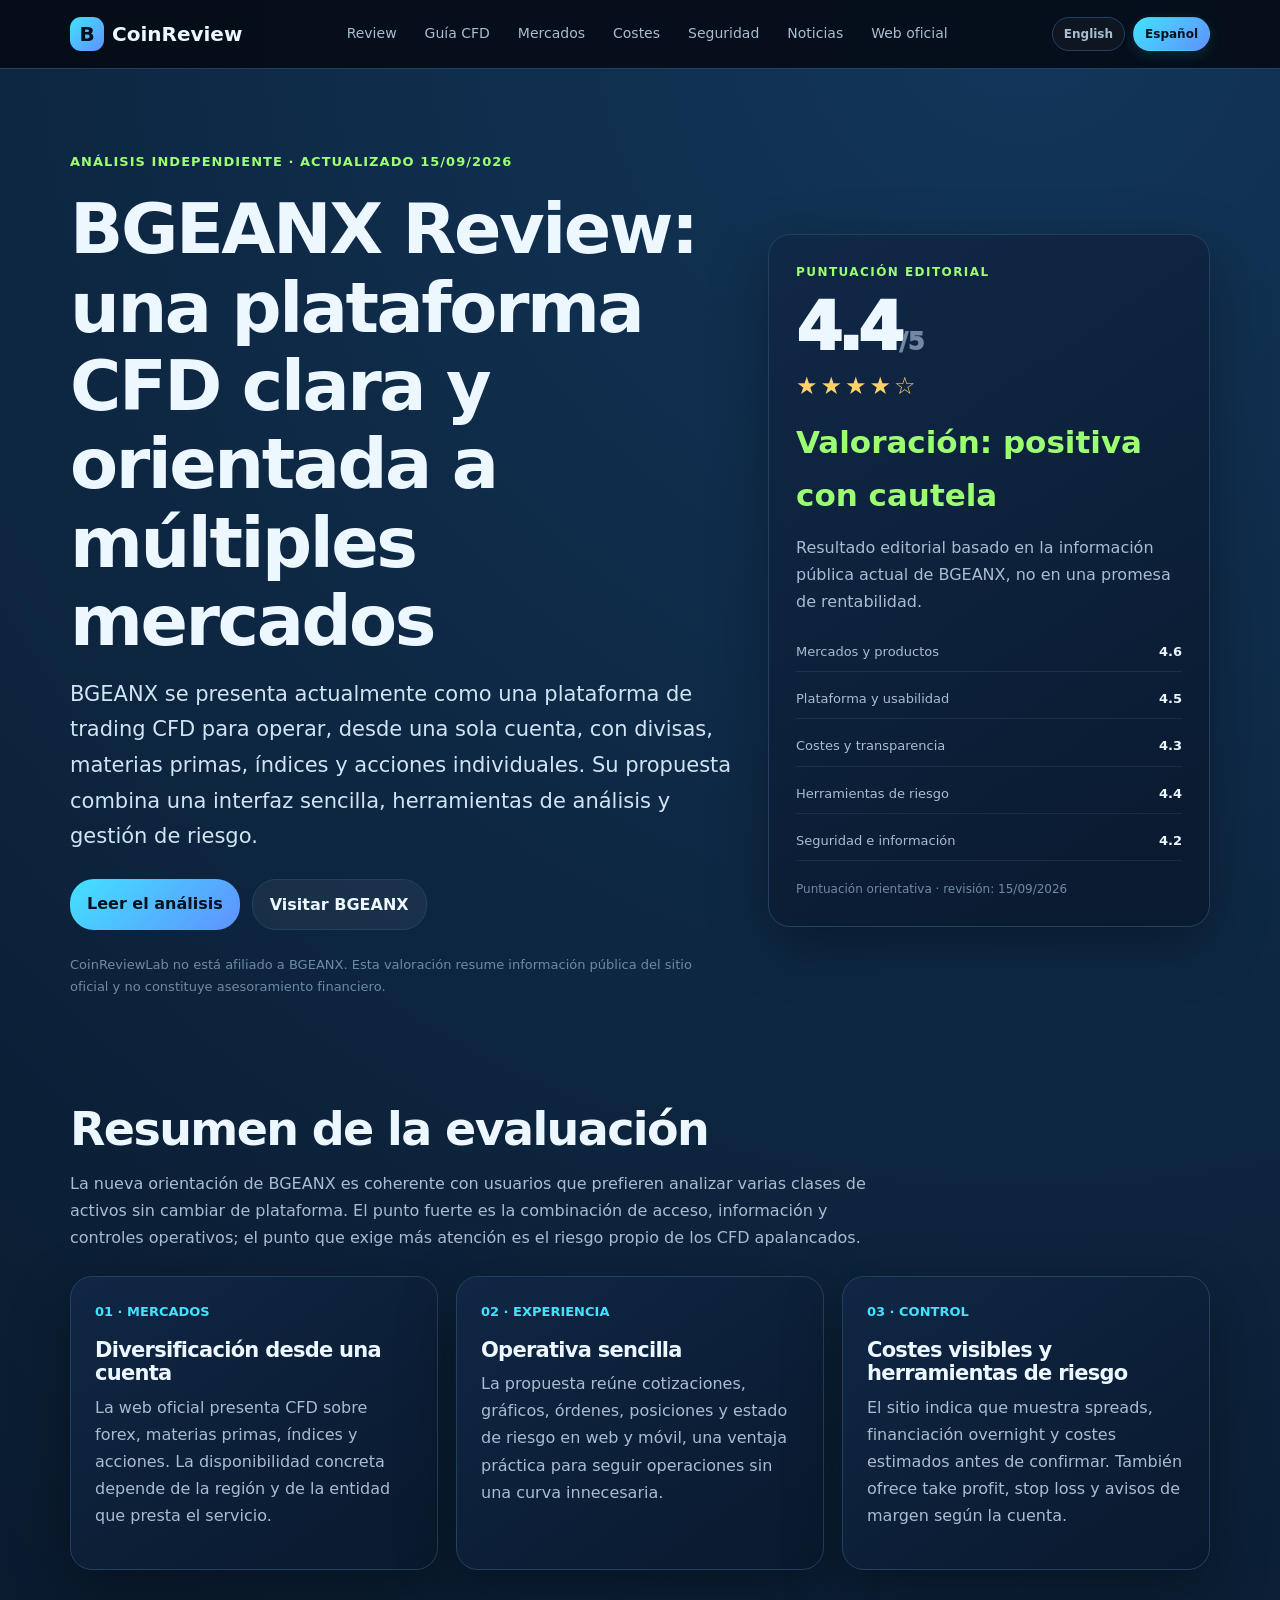
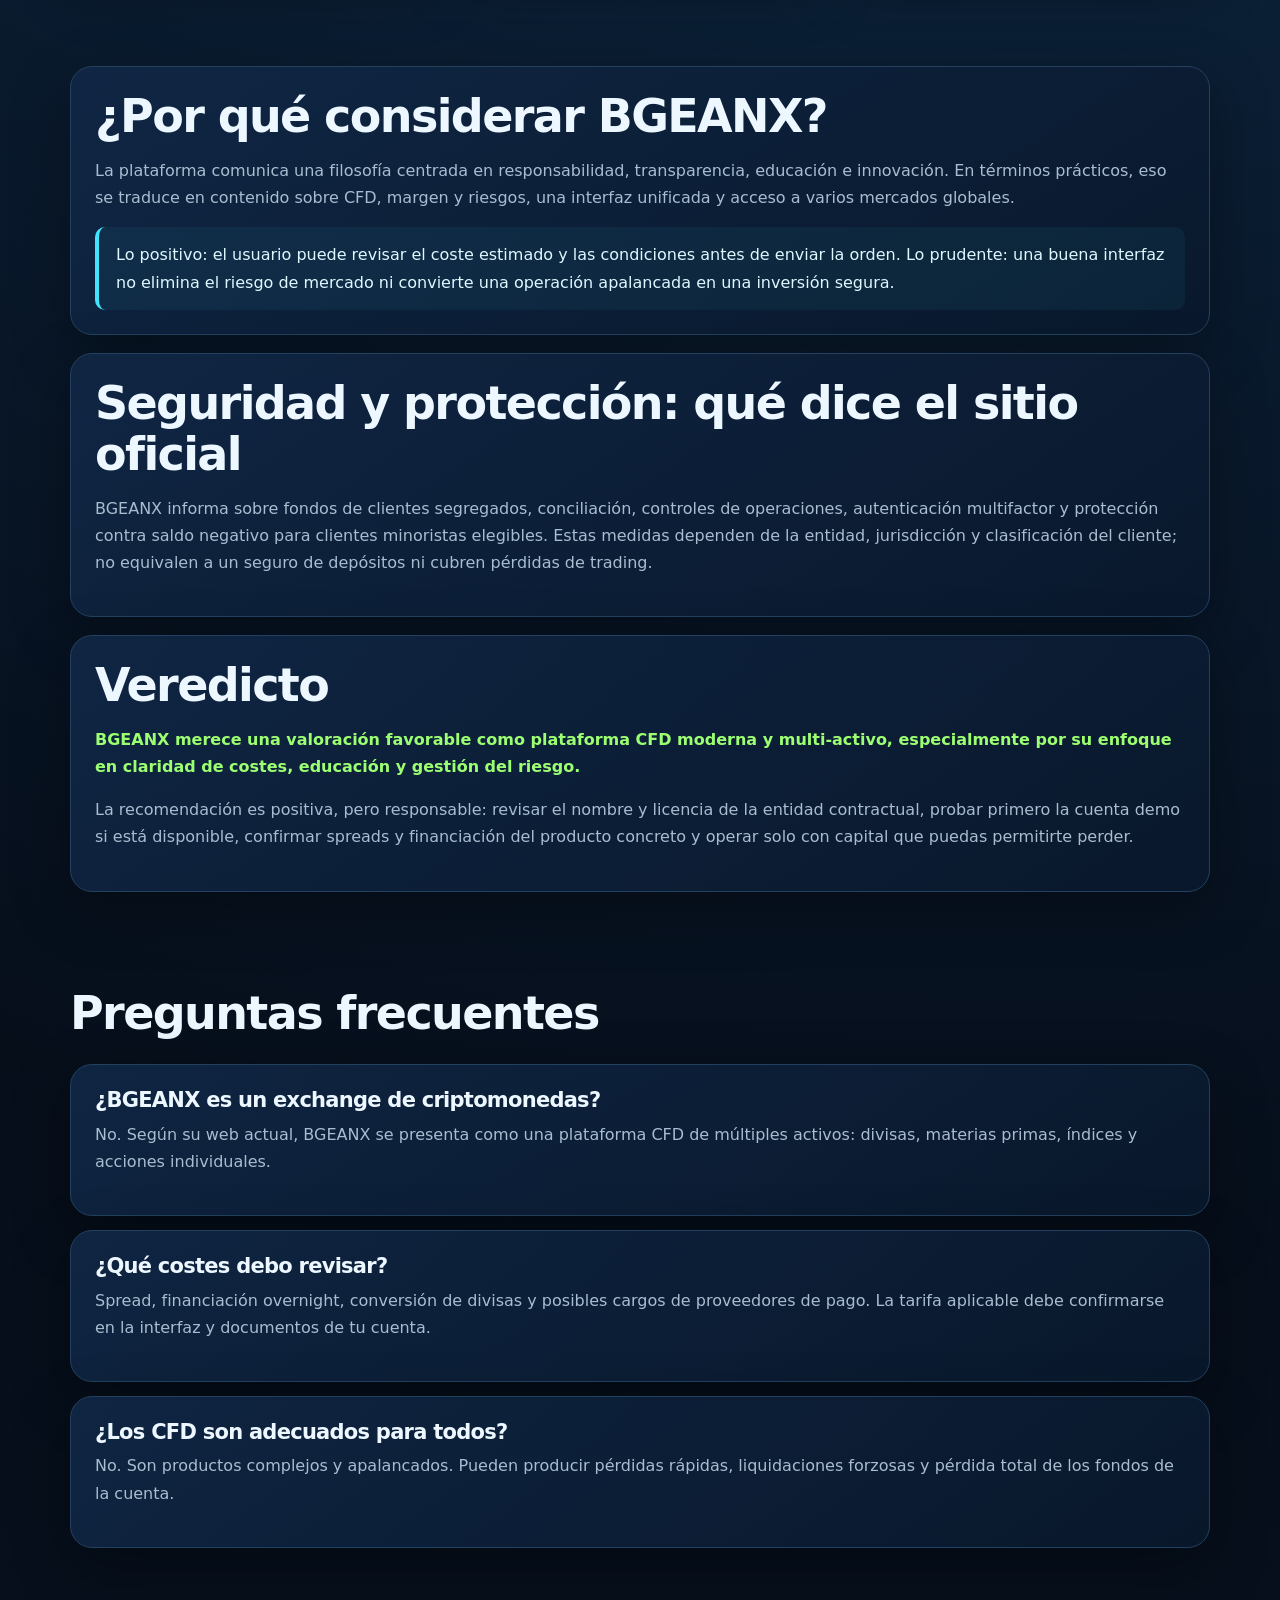
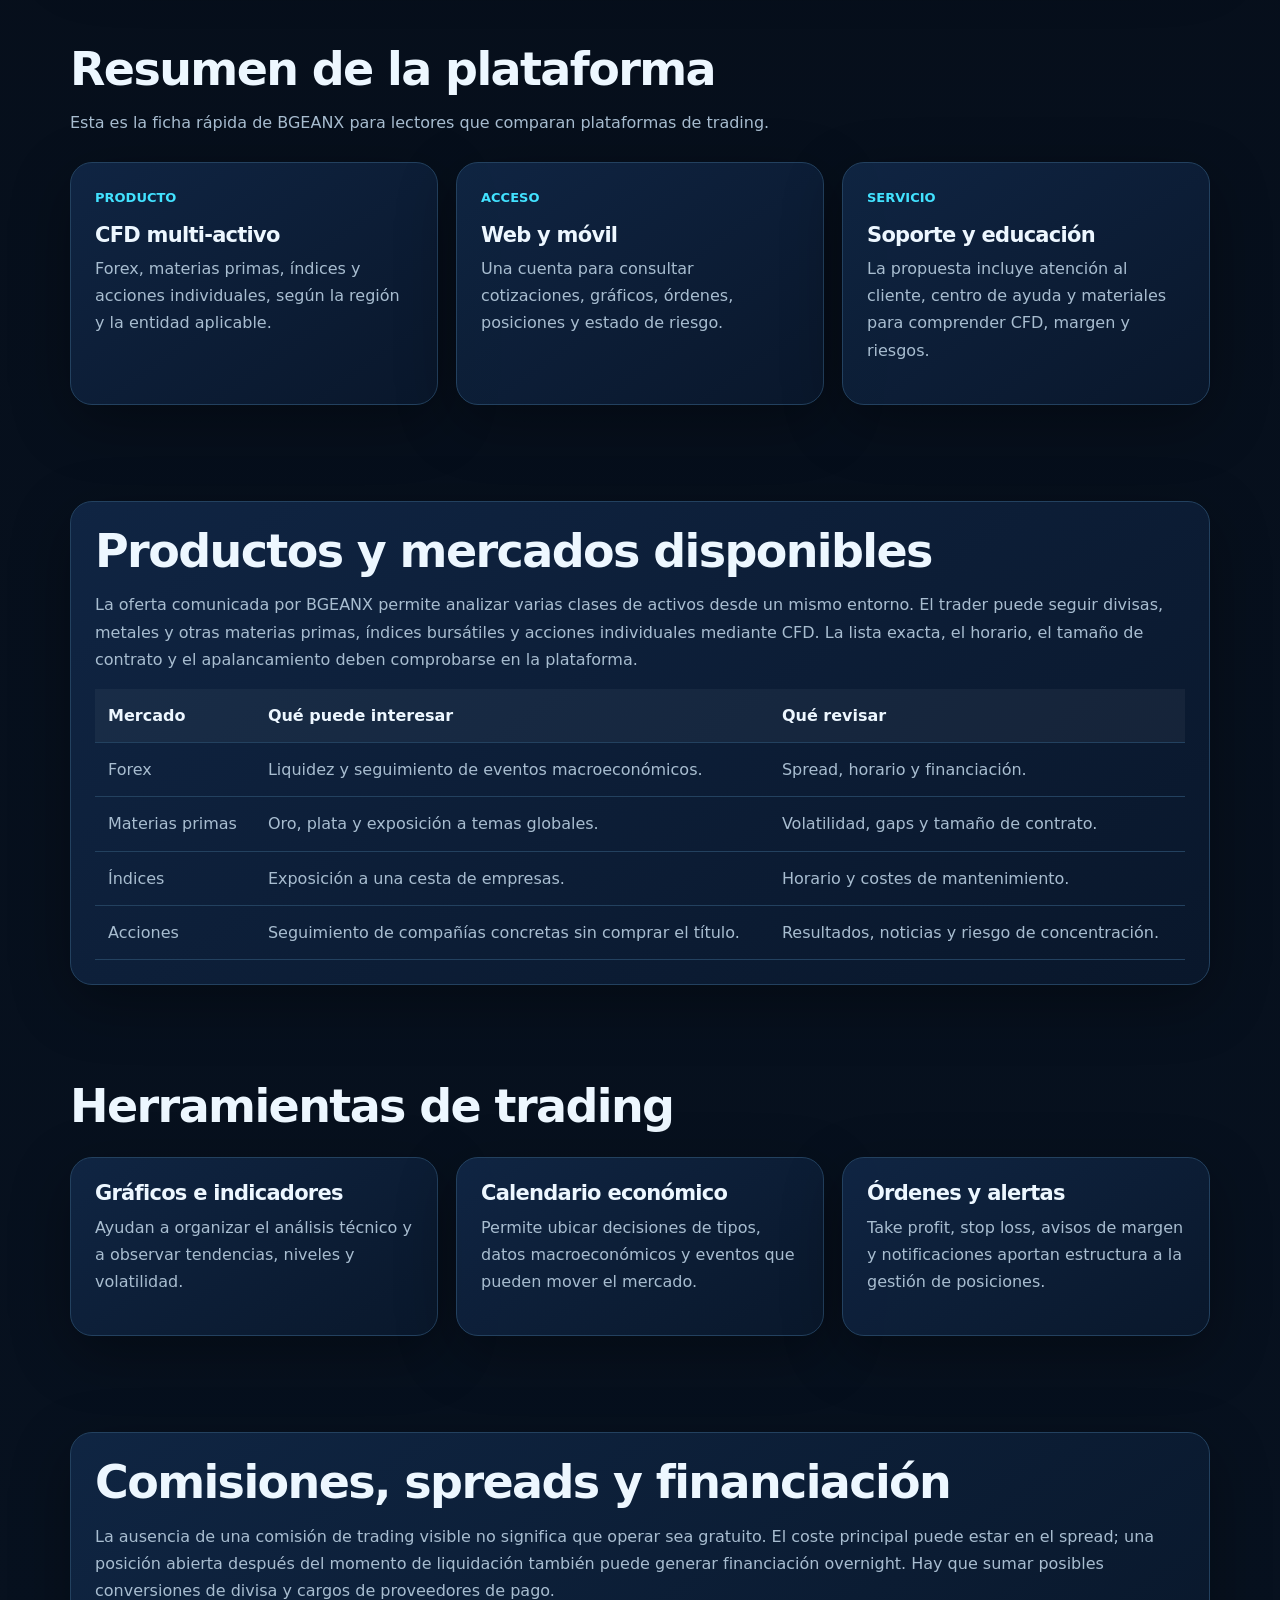
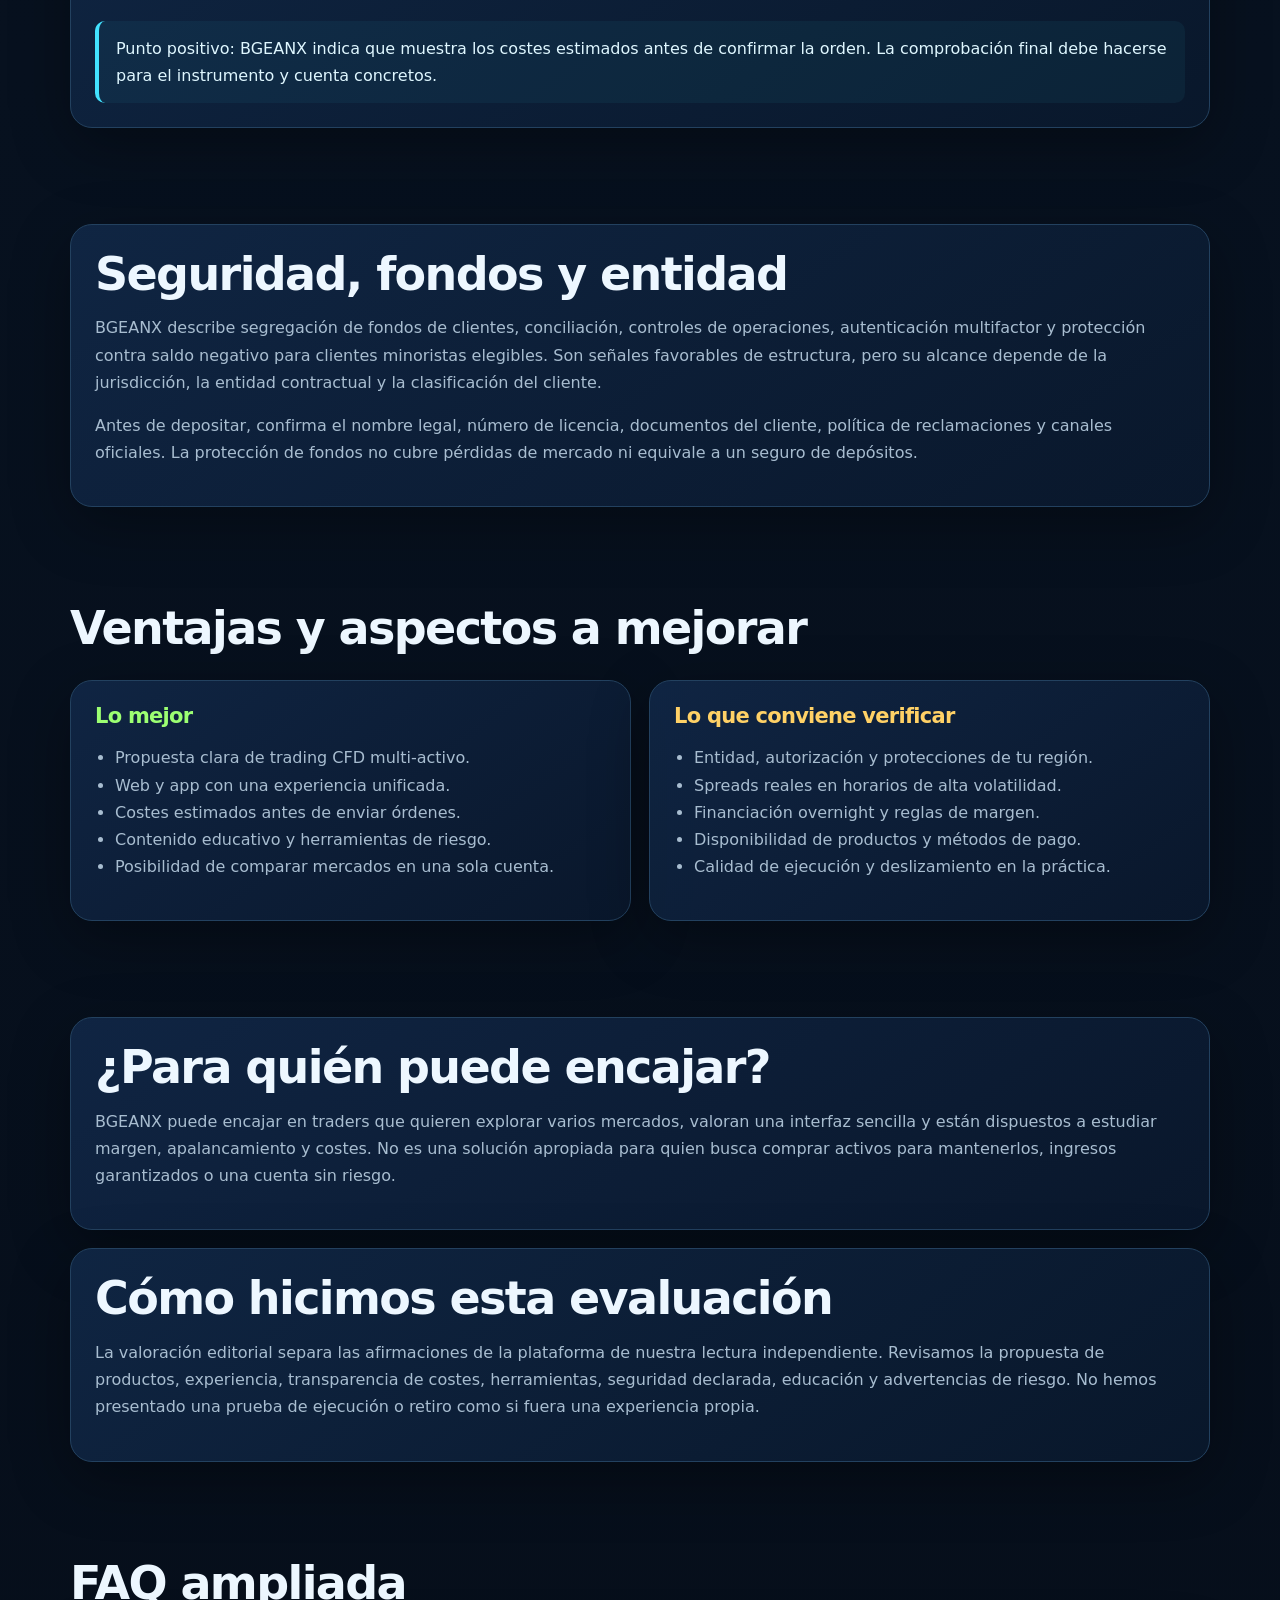
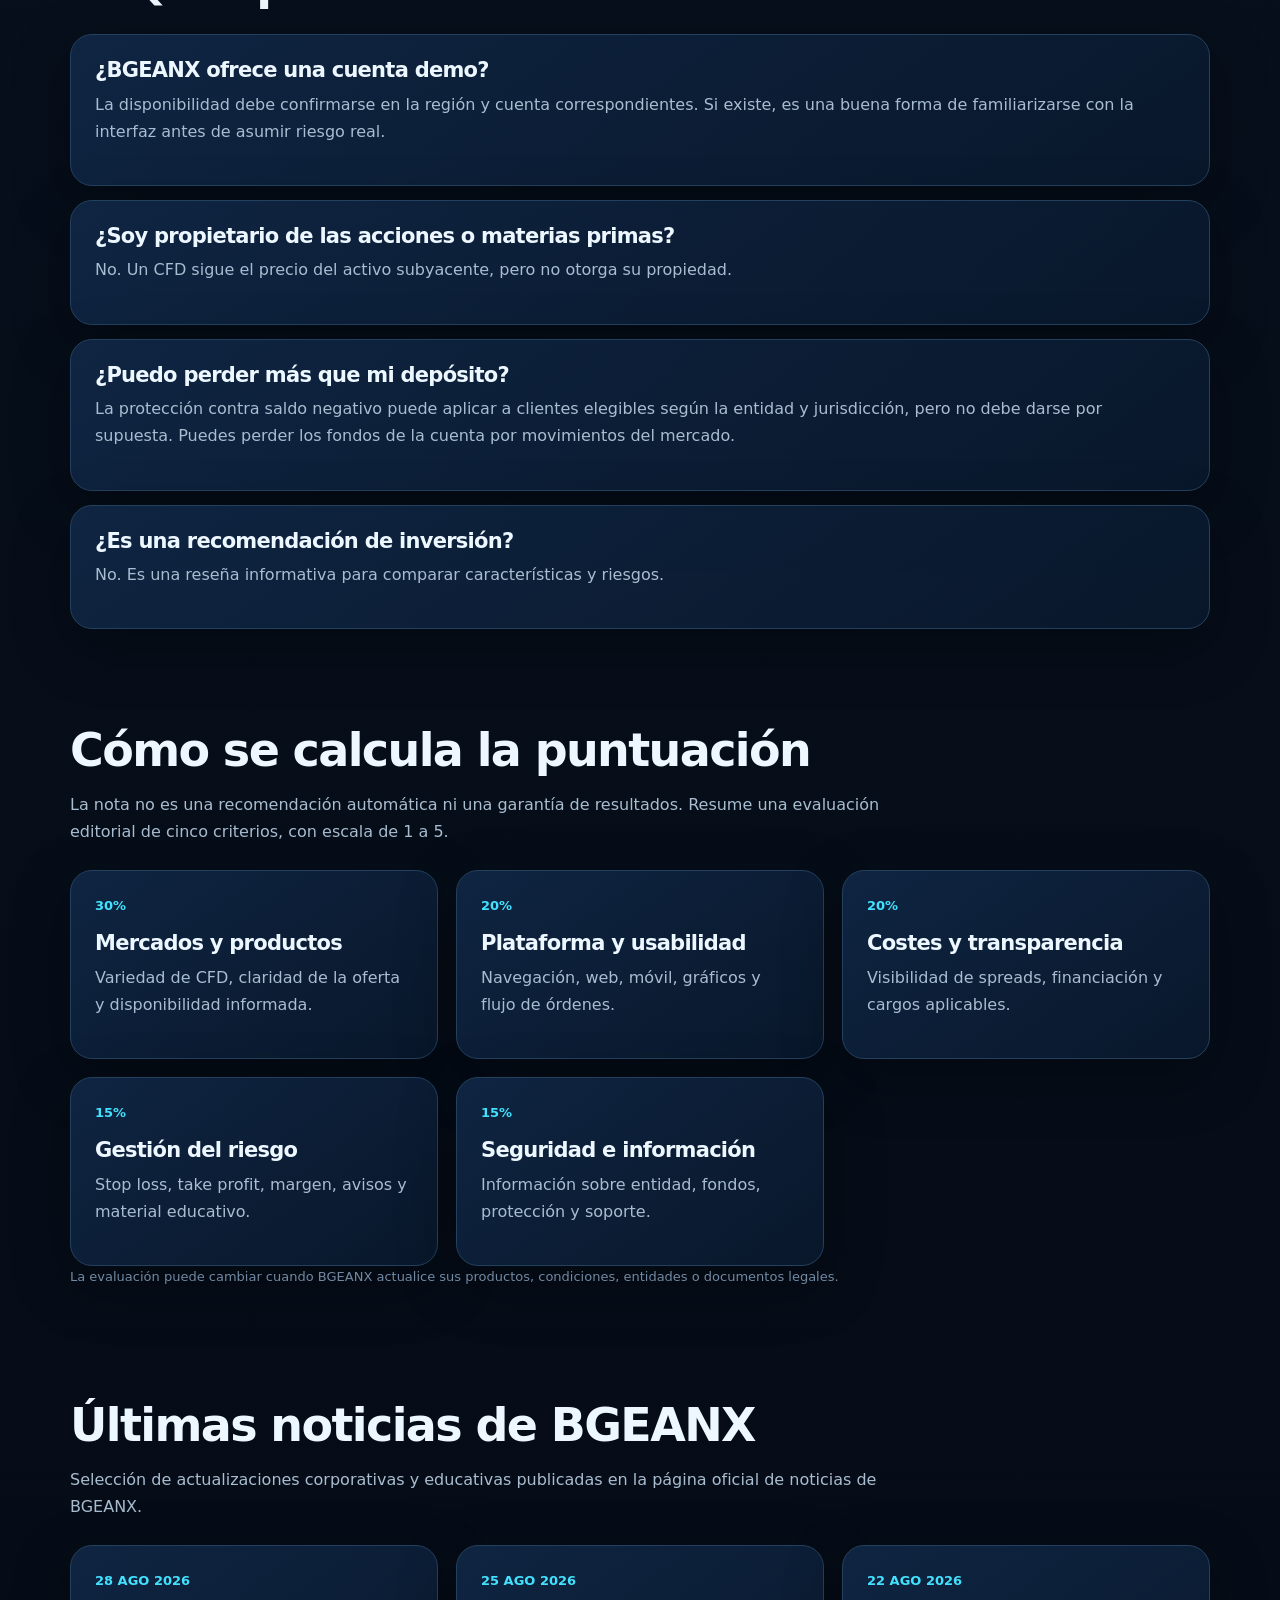
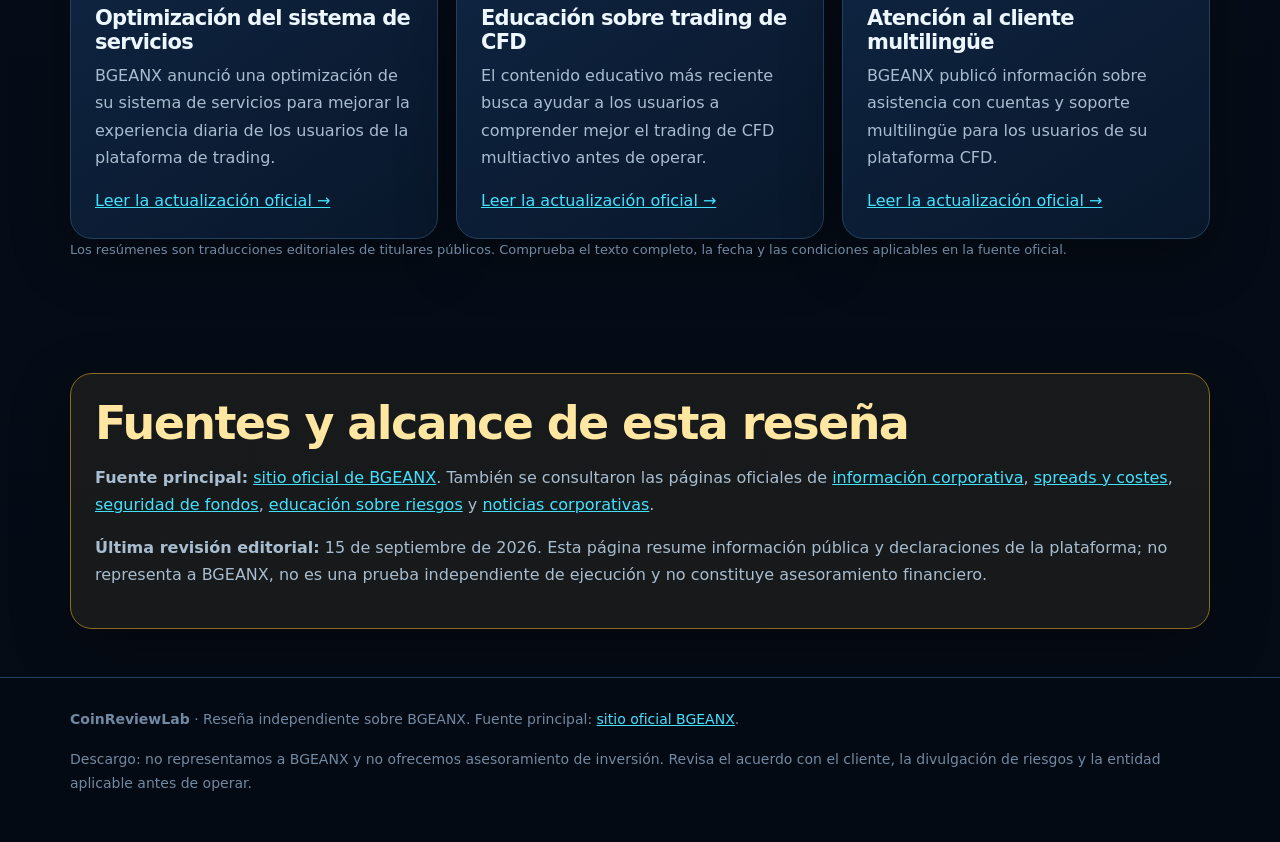
==== es/index.html @ 32040795 "Add files via upload" ====
<!doctype html><html lang="es"><head><meta charset="utf-8"><meta name="viewport" content="width=device-width,initial-scale=1"><title>BGEANX Review 2026: Opinión sobre su plataforma CFD</title><meta name="description" content="Análisis independiente y actualizado de BGEANX como plataforma CFD de múltiples activos: mercados, costes, herramientas y riesgos."><link rel="canonical" href="https://www.coinreviewlab.com/es/"><link rel="stylesheet" href="../styles.css"><script src="../ui.js" defer></script></head><body><header><nav><a class="brand" href="index.html"><b>B</b>CoinReview</a><div class="links"><a href="index.html">Review</a><a href="guia.html">Guía CFD</a><a href="index.html#products">Mercados</a><a href="index.html#fees">Costes</a><a href="index.html#security">Seguridad</a><a href="noticias.html">Noticias</a><a href="https://www.bgeanx.com/es_MX" rel="nofollow noopener">Web oficial</a></div><div class="language-switch"><a href="/">English</a><a class="current" href="/es/">Español</a></div></nav></header><main><section class="hero"><div class="wrap hero-grid"><div><span class="eyebrow">Análisis independiente · actualizado 15/09/2026</span><h1>BGEANX Review: una plataforma CFD clara y orientada a múltiples mercados</h1><p class="lead">BGEANX se presenta actualmente como una plataforma de trading CFD para operar, desde una sola cuenta, con divisas, materias primas, índices y acciones individuales. Su propuesta combina una interfaz sencilla, herramientas de análisis y gestión de riesgo.</p><div class="actions"><a class="btn" href="#resumen">Leer el análisis</a><a class="btn alt" href="https://www.bgeanx.com/es_MX" rel="nofollow noopener">Visitar BGEANX</a></div><p class="note">CoinReviewLab no está afiliado a BGEANX. Esta valoración resume información pública del sitio oficial y no constituye asesoramiento financiero.</p></div><aside class="score"><span class="rating-label">PUNTUACIÓN EDITORIAL</span><div class="rating-total">4.4<span>/5</span></div><div class="rating-stars">★★★★☆</div><strong>Valoración: positiva con cautela</strong><p>Resultado editorial basado en la información pública actual de BGEANX, no en una promesa de rentabilidad.</p><div class="rating-breakdown"><div><span>Mercados y productos</span><b>4.6</b></div><div><span>Plataforma y usabilidad</span><b>4.5</b></div><div><span>Costes y transparencia</span><b>4.3</b></div><div><span>Herramientas de riesgo</span><b>4.4</b></div><div><span>Seguridad e información</span><b>4.2</b></div></div><p class="rating-note">Puntuación orientativa · revisión: 15/09/2026</p></aside></div></section><section id="resumen"><div class="wrap"><div class="section-head"><h2>Resumen de la evaluación</h2><p>La nueva orientación de BGEANX es coherente con usuarios que prefieren analizar varias clases de activos sin cambiar de plataforma. El punto fuerte es la combinación de acceso, información y controles operativos; el punto que exige más atención es el riesgo propio de los CFD apalancados.</p></div><div class="grid"><article class="card"><div class="icon">01 · MERCADOS</div><h3>Diversificación desde una cuenta</h3><p>La web oficial presenta CFD sobre forex, materias primas, índices y acciones. La disponibilidad concreta depende de la región y de la entidad que presta el servicio.</p></article><article class="card"><div class="icon">02 · EXPERIENCIA</div><h3>Operativa sencilla</h3><p>La propuesta reúne cotizaciones, gráficos, órdenes, posiciones y estado de riesgo en web y móvil, una ventaja práctica para seguir operaciones sin una curva innecesaria.</p></article><article class="card"><div class="icon">03 · CONTROL</div><h3>Costes visibles y herramientas de riesgo</h3><p>El sitio indica que muestra spreads, financiación overnight y costes estimados antes de confirmar. También ofrece take profit, stop loss y avisos de margen según la cuenta.</p></article></div></div></section><section><div class="wrap article"><article class="block"><h2>¿Por qué considerar BGEANX?</h2><p>La plataforma comunica una filosofía centrada en responsabilidad, transparencia, educación e innovación. En términos prácticos, eso se traduce en contenido sobre CFD, margen y riesgos, una interfaz unificada y acceso a varios mercados globales.</p><div class="quote">Lo positivo: el usuario puede revisar el coste estimado y las condiciones antes de enviar la orden. Lo prudente: una buena interfaz no elimina el riesgo de mercado ni convierte una operación apalancada en una inversión segura.</div></article><article class="block"><h2>Seguridad y protección: qué dice el sitio oficial</h2><p>BGEANX informa sobre fondos de clientes segregados, conciliación, controles de operaciones, autenticación multifactor y protección contra saldo negativo para clientes minoristas elegibles. Estas medidas dependen de la entidad, jurisdicción y clasificación del cliente; no equivalen a un seguro de depósitos ni cubren pérdidas de trading.</p></article><article class="block"><h2>Veredicto</h2><p class="good">BGEANX merece una valoración favorable como plataforma CFD moderna y multi-activo, especialmente por su enfoque en claridad de costes, educación y gestión del riesgo.</p><p>La recomendación es positiva, pero responsable: revisar el nombre y licencia de la entidad contractual, probar primero la cuenta demo si está disponible, confirmar spreads y financiación del producto concreto y operar solo con capital que puedas permitirte perder.</p></article></div></section><section id="faq"><div class="wrap"><div class="section-head"><h2>Preguntas frecuentes</h2></div><div class="faq"><article class="card"><h3>¿BGEANX es un exchange de criptomonedas?</h3><p>No. Según su web actual, BGEANX se presenta como una plataforma CFD de múltiples activos: divisas, materias primas, índices y acciones individuales.</p></article><article class="card"><h3>¿Qué costes debo revisar?</h3><p>Spread, financiación overnight, conversión de divisas y posibles cargos de proveedores de pago. La tarifa aplicable debe confirmarse en la interfaz y documentos de tu cuenta.</p></article><article class="card"><h3>¿Los CFD son adecuados para todos?</h3><p>No. Son productos complejos y apalancados. Pueden producir pérdidas rápidas, liquidaciones forzosas y pérdida total de los fondos de la cuenta.</p></article></div></div></section><section id="platform-overview"><div class="wrap"><div class="section-head"><h2>Resumen de la plataforma</h2><p>Esta es la ficha rápida de BGEANX para lectores que comparan plataformas de trading.</p></div><div class="grid"><article class="card"><div class="icon">PRODUCTO</div><h3>CFD multi-activo</h3><p>Forex, materias primas, índices y acciones individuales, según la región y la entidad aplicable.</p></article><article class="card"><div class="icon">ACCESO</div><h3>Web y móvil</h3><p>Una cuenta para consultar cotizaciones, gráficos, órdenes, posiciones y estado de riesgo.</p></article><article class="card"><div class="icon">SERVICIO</div><h3>Soporte y educación</h3><p>La propuesta incluye atención al cliente, centro de ayuda y materiales para comprender CFD, margen y riesgos.</p></article></div></div></section><section id="products"><div class="wrap article"><article class="block"><h2>Productos y mercados disponibles</h2><p>La oferta comunicada por BGEANX permite analizar varias clases de activos desde un mismo entorno. El trader puede seguir divisas, metales y otras materias primas, índices bursátiles y acciones individuales mediante CFD. La lista exacta, el horario, el tamaño de contrato y el apalancamiento deben comprobarse en la plataforma.</p><table><tr><th>Mercado</th><th>Qué puede interesar</th><th>Qué revisar</th></tr><tr><td>Forex</td><td>Liquidez y seguimiento de eventos macroeconómicos.</td><td>Spread, horario y financiación.</td></tr><tr><td>Materias primas</td><td>Oro, plata y exposición a temas globales.</td><td>Volatilidad, gaps y tamaño de contrato.</td></tr><tr><td>Índices</td><td>Exposición a una cesta de empresas.</td><td>Horario y costes de mantenimiento.</td></tr><tr><td>Acciones</td><td>Seguimiento de compañías concretas sin comprar el título.</td><td>Resultados, noticias y riesgo de concentración.</td></tr></table></article></div></section><section id="tools"><div class="wrap"><div class="section-head"><h2>Herramientas de trading</h2></div><div class="grid"><article class="card"><h3>Gráficos e indicadores</h3><p>Ayudan a organizar el análisis técnico y a observar tendencias, niveles y volatilidad.</p></article><article class="card"><h3>Calendario económico</h3><p>Permite ubicar decisiones de tipos, datos macroeconómicos y eventos que pueden mover el mercado.</p></article><article class="card"><h3>Órdenes y alertas</h3><p>Take profit, stop loss, avisos de margen y notificaciones aportan estructura a la gestión de posiciones.</p></article></div></div></section><section id="fees"><div class="wrap article"><article class="block"><h2>Comisiones, spreads y financiación</h2><p>La ausencia de una comisión de trading visible no significa que operar sea gratuito. El coste principal puede estar en el spread; una posición abierta después del momento de liquidación también puede generar financiación overnight. Hay que sumar posibles conversiones de divisa y cargos de proveedores de pago.</p><div class="quote">Punto positivo: BGEANX indica que muestra los costes estimados antes de confirmar la orden. La comprobación final debe hacerse para el instrumento y cuenta concretos.</div></article></div></section><section id="security"><div class="wrap article"><article class="block"><h2>Seguridad, fondos y entidad</h2><p>BGEANX describe segregación de fondos de clientes, conciliación, controles de operaciones, autenticación multifactor y protección contra saldo negativo para clientes minoristas elegibles. Son señales favorables de estructura, pero su alcance depende de la jurisdicción, la entidad contractual y la clasificación del cliente.</p><p>Antes de depositar, confirma el nombre legal, número de licencia, documentos del cliente, política de reclamaciones y canales oficiales. La protección de fondos no cubre pérdidas de mercado ni equivale a un seguro de depósitos.</p></article></div></section><section id="pros-cons"><div class="wrap"><div class="section-head"><h2>Ventajas y aspectos a mejorar</h2></div><div class="grid two"><article class="card"><h3 class="good">Lo mejor</h3><ul class="check"><li>Propuesta clara de trading CFD multi-activo.</li><li>Web y app con una experiencia unificada.</li><li>Costes estimados antes de enviar órdenes.</li><li>Contenido educativo y herramientas de riesgo.</li><li>Posibilidad de comparar mercados en una sola cuenta.</li></ul></article><article class="card"><h3 class="caution">Lo que conviene verificar</h3><ul class="check"><li>Entidad, autorización y protecciones de tu región.</li><li>Spreads reales en horarios de alta volatilidad.</li><li>Financiación overnight y reglas de margen.</li><li>Disponibilidad de productos y métodos de pago.</li><li>Calidad de ejecución y deslizamiento en la práctica.</li></ul></article></div></div></section><section id="who"><div class="wrap article"><article class="block"><h2>¿Para quién puede encajar?</h2><p>BGEANX puede encajar en traders que quieren explorar varios mercados, valoran una interfaz sencilla y están dispuestos a estudiar margen, apalancamiento y costes. No es una solución apropiada para quien busca comprar activos para mantenerlos, ingresos garantizados o una cuenta sin riesgo.</p></article><article class="block"><h2>Cómo hicimos esta evaluación</h2><p>La valoración editorial separa las afirmaciones de la plataforma de nuestra lectura independiente. Revisamos la propuesta de productos, experiencia, transparencia de costes, herramientas, seguridad declarada, educación y advertencias de riesgo. No hemos presentado una prueba de ejecución o retiro como si fuera una experiencia propia.</p></article></div></section><section id="faq-more"><div class="wrap"><div class="section-head"><h2>FAQ ampliada</h2></div><div class="faq"><article class="card"><h3>¿BGEANX ofrece una cuenta demo?</h3><p>La disponibilidad debe confirmarse en la región y cuenta correspondientes. Si existe, es una buena forma de familiarizarse con la interfaz antes de asumir riesgo real.</p></article><article class="card"><h3>¿Soy propietario de las acciones o materias primas?</h3><p>No. Un CFD sigue el precio del activo subyacente, pero no otorga su propiedad.</p></article><article class="card"><h3>¿Puedo perder más que mi depósito?</h3><p>La protección contra saldo negativo puede aplicar a clientes elegibles según la entidad y jurisdicción, pero no debe darse por supuesta. Puedes perder los fondos de la cuenta por movimientos del mercado.</p></article><article class="card"><h3>¿Es una recomendación de inversión?</h3><p>No. Es una reseña informativa para comparar características y riesgos.</p></article></div></div></section><section id="rating-methodology"><div class="wrap"><div class="section-head"><h2>Cómo se calcula la puntuación</h2><p>La nota no es una recomendación automática ni una garantía de resultados. Resume una evaluación editorial de cinco criterios, con escala de 1 a 5.</p></div><div class="grid"><article class="card"><div class="icon">30%</div><h3>Mercados y productos</h3><p>Variedad de CFD, claridad de la oferta y disponibilidad informada.</p></article><article class="card"><div class="icon">20%</div><h3>Plataforma y usabilidad</h3><p>Navegación, web, móvil, gráficos y flujo de órdenes.</p></article><article class="card"><div class="icon">20%</div><h3>Costes y transparencia</h3><p>Visibilidad de spreads, financiación y cargos aplicables.</p></article><article class="card"><div class="icon">15%</div><h3>Gestión del riesgo</h3><p>Stop loss, take profit, margen, avisos y material educativo.</p></article><article class="card"><div class="icon">15%</div><h3>Seguridad e información</h3><p>Información sobre entidad, fondos, protección y soporte.</p></article></div><p class="note">La evaluación puede cambiar cuando BGEANX actualice sus productos, condiciones, entidades o documentos legales.</p></div></section><section id="latest-news"><div class="wrap"><div class="section-head"><h2>Últimas noticias de BGEANX</h2><p>Selección de actualizaciones corporativas y educativas publicadas en la página oficial de noticias de BGEANX.</p></div><div class="grid"><article class="card"><div class="icon">28 AGO 2026</div><h3>Optimización del sistema de servicios</h3><p>BGEANX anunció una optimización de su sistema de servicios para mejorar la experiencia diaria de los usuarios de la plataforma de trading.</p><a href="https://www.bgeanx.com/es_MX/news" rel="nofollow noopener">Leer la actualización oficial →</a></article><article class="card"><div class="icon">25 AGO 2026</div><h3>Educación sobre trading de CFD</h3><p>El contenido educativo más reciente busca ayudar a los usuarios a comprender mejor el trading de CFD multiactivo antes de operar.</p><a href="https://www.bgeanx.com/es_MX/news" rel="nofollow noopener">Leer la actualización oficial →</a></article><article class="card"><div class="icon">22 AGO 2026</div><h3>Atención al cliente multilingüe</h3><p>BGEANX publicó información sobre asistencia con cuentas y soporte multilingüe para los usuarios de su plataforma CFD.</p><a href="https://www.bgeanx.com/es_MX/news" rel="nofollow noopener">Leer la actualización oficial →</a></article></div><p class="note">Los resúmenes son traducciones editoriales de titulares públicos. Comprueba el texto completo, la fecha y las condiciones aplicables en la fuente oficial.</p></div></section><section id="editorial-sources"><div class="wrap"><article class="notice"><h2>Fuentes y alcance de esta reseña</h2><p><strong>Fuente principal:</strong> <a href="https://www.bgeanx.com/es_MX/" rel="nofollow noopener">sitio oficial de BGEANX</a>. También se consultaron las páginas oficiales de <a href="https://www.bgeanx.com/es_MX/about" rel="nofollow noopener">información corporativa</a>, <a href="https://www.bgeanx.com/es_MX/spreads" rel="nofollow noopener">spreads y costes</a>, <a href="https://www.bgeanx.com/es_MX/fund-security" rel="nofollow noopener">seguridad de fondos</a>, <a href="https://www.bgeanx.com/es_MX/risk-education" rel="nofollow noopener">educación sobre riesgos</a> y <a href="https://www.bgeanx.com/es_MX/news" rel="nofollow noopener">noticias corporativas</a>.</p><p><strong>Última revisión editorial:</strong> 15 de septiembre de 2026. Esta página resume información pública y declaraciones de la plataforma; no representa a BGEANX, no es una prueba independiente de ejecución y no constituye asesoramiento financiero.</p></article></div></section></main><footer><div class="wrap"><p><strong>CoinReviewLab</strong> · Reseña independiente sobre BGEANX. Fuente principal: <a href="https://www.bgeanx.com/es_MX">sitio oficial BGEANX</a>.</p><p>Descargo: no representamos a BGEANX y no ofrecemos asesoramiento de inversión. Revisa el acuerdo con el cliente, la divulgación de riesgos y la entidad aplicable antes de operar.</p></div></footer></body></html>
---- styles.css ----
:root{--bg:#07111f;--panel:#0d1c32;--panel2:#102544;--text:#edf7ff;--muted:#a8bdd0;--soft:#7189a3;--line:#23415f;--cyan:#42e2ff;--blue:#5f91ff;--green:#9cff72;--amber:#ffd166;--red:#ff7186;--max:1180px}*{box-sizing:border-box}html{scroll-behavior:smooth}body{margin:0;background:radial-gradient(circle at 80% 0,#12365a 0,transparent 32%),linear-gradient(180deg,#050b15,#07111f 55%,#050b15);color:var(--text);font:16px/1.7 system-ui,-apple-system,Segoe UI,Arial,sans-serif}a{color:var(--cyan)}header{position:sticky;top:0;z-index:5;background:#050b15e8;border-bottom:1px solid var(--line);backdrop-filter:blur(12px)}nav,.wrap{max-width:var(--max);margin:auto;padding:0 20px}nav{min-height:68px;display:flex;align-items:center;justify-content:space-between;gap:20px}.brand{color:var(--text);font-weight:900;text-decoration:none;font-size:20px}.brand b{display:inline-grid;place-items:center;width:34px;height:34px;margin-right:8px;border-radius:11px;background:linear-gradient(135deg,var(--cyan),var(--blue));color:#06111d}.links{display:flex;gap:8px;flex-wrap:wrap}.links a{color:var(--muted);text-decoration:none;padding:7px 10px;border-radius:20px;font-size:14px}.links a:hover{background:#ffffff12;color:var(--text)}main{min-height:70vh}.hero{padding:78px 0 42px}.hero-grid{display:grid;grid-template-columns:1.2fr .8fr;gap:35px;align-items:center}.eyebrow{color:var(--green);font-weight:800;text-transform:uppercase;letter-spacing:.08em;font-size:13px}h1,h2,h3{line-height:1.12;letter-spacing:-.035em}h1{font-size:clamp(38px,6vw,70px);margin:16px 0}h2{font-size:clamp(29px,4vw,46px);margin:0 0 14px}h3{font-size:21px;margin:0 0 8px}p{color:var(--muted);margin:0 0 16px}.lead{font-size:21px;color:#d0e4f4}.actions{display:flex;gap:12px;flex-wrap:wrap;margin:24px 0}.btn{display:inline-block;padding:11px 17px;border-radius:24px;text-decoration:none;font-weight:800;background:linear-gradient(135deg,var(--cyan),var(--blue));color:#06111d}.btn.alt{background:#ffffff0d;color:var(--text);border:1px solid var(--line)}.note{font-size:13px;color:var(--soft)}.score,.card,.block,.notice,.toc{background:linear-gradient(145deg,#102746e8,#09182ce8);border:1px solid var(--line);border-radius:22px;box-shadow:0 18px 60px #0005}.score{padding:27px}.score strong{display:block;font-size:31px;color:var(--green);margin:8px 0 12px}.score ul,.check{padding-left:20px;color:var(--muted)}section{padding:48px 0}.section-head{max-width:820px;margin-bottom:25px}.grid{display:grid;grid-template-columns:repeat(3,1fr);gap:18px}.grid.two{grid-template-columns:repeat(2,1fr)}.card,.block,.notice{padding:24px}.icon{color:var(--cyan);font-weight:900;font-size:13px;margin-bottom:15px}.toc{padding:20px;margin-top:15px}.toc a{text-decoration:none}.article{display:grid;gap:18px}.good{color:var(--green);font-weight:800}.caution{color:var(--amber);font-weight:800}.danger{color:var(--red);font-weight:800}table{width:100%;border-collapse:collapse}th,td{text-align:left;padding:13px;border-bottom:1px solid var(--line);vertical-align:top;color:var(--muted)}th{color:var(--text);background:#ffffff0b}.quote{border-left:4px solid var(--cyan);padding:14px 17px;background:#42e2ff0d;color:#dff7ff;border-radius:10px}.faq{display:grid;gap:14px}.notice{border-color:#8c6b25;background:#ffd16612;color:#ffe7a1}footer{border-top:1px solid var(--line);padding:30px 0;background:#040a13}footer p{font-size:14px;color:var(--soft)}@media(max-width:850px){.hero-grid,.grid,.grid.two{grid-template-columns:1fr}.links{display:none}.hero{padding-top:48px}h1{font-size:43px}}

.lang{display:flex;gap:5px;white-space:nowrap}.lang a{font-size:12px;color:var(--muted);text-decoration:none;padding:5px 8px;border:1px solid var(--line);border-radius:14px}.lang a.active{color:var(--text);border-color:var(--cyan);background:#42e2ff12}@media(max-width:850px){.lang{display:none}}

.rating-label{display:block;color:var(--green);font-size:12px;font-weight:900;letter-spacing:.12em}.rating-total{font-size:66px;font-weight:950;line-height:1;margin:12px 0 2px;letter-spacing:-.07em}.rating-total span{font-size:24px;color:var(--soft);letter-spacing:0}.rating-stars{color:var(--amber);font-size:24px;letter-spacing:3px;margin:5px 0 10px}.rating-breakdown{display:grid;gap:8px;margin:18px 0}.rating-breakdown div{display:flex;justify-content:space-between;gap:12px;padding:8px 0;border-bottom:1px solid #ffffff12;color:var(--muted);font-size:13px}.rating-breakdown b{color:var(--text)}.rating-note{font-size:12px;color:var(--soft);margin:0!important}

.lang-menu{position:relative;z-index:20}.lang-menu summary{list-style:none;cursor:pointer;display:flex;align-items:center;gap:7px;padding:6px 10px;border:1px solid var(--line);border-radius:18px;color:var(--text);font-size:13px;background:#ffffff08;user-select:none}.lang-menu summary::-webkit-details-marker{display:none}.lang-menu summary:hover,.lang-menu[open] summary{border-color:var(--cyan);background:#42e2ff12}.lang-menu .chevron{font-size:15px;color:var(--soft);line-height:1;transition:transform .2s}.lang-menu[open] .chevron{transform:rotate(180deg)}.lang-options{position:absolute;right:0;top:calc(100% + 8px);min-width:125px;padding:6px;border:1px solid var(--line);border-radius:12px;background:#0a1729;box-shadow:0 16px 40px #0008}.lang-options a{display:block;padding:8px 10px;color:var(--text);text-decoration:none;border-radius:8px;font-size:13px}.lang-options a:hover{background:#42e2ff18;color:var(--cyan)}@media(max-width:850px){.lang-menu{display:block}}

.language-icon{display:inline-grid;place-items:center;width:18px;height:18px;border:1px solid currentColor;border-radius:50%;font-size:15px;line-height:16px;font-weight:700}.lang-menu summary span:nth-child(2){min-width:52px}.lang-options a:focus-visible,.lang-menu summary:focus-visible{outline:2px solid var(--cyan);outline-offset:2px}

.lang-button{display:inline-flex;align-items:center;gap:7px;padding:7px 12px;border:1px solid var(--line);border-radius:20px;background:#ffffff08;color:var(--text);text-decoration:none;font-size:13px;font-weight:700;white-space:nowrap;transition:.2s ease}.lang-button:hover{border-color:var(--cyan);background:#42e2ff12;color:var(--cyan);transform:translateY(-1px)}.lang-button:focus-visible{outline:2px solid var(--cyan);outline-offset:2px}.lang-button .language-icon{width:18px;height:18px;display:inline-grid;place-items:center;border:1px solid currentColor;border-radius:50%;font-size:15px;line-height:16px}.lang-menu{display:none}@media(max-width:850px){.lang-button{display:inline-flex}}

.language-switch{display:inline-flex;align-items:center;gap:8px;white-space:nowrap}.language-switch a{display:inline-block;padding:6px 11px;border:1px solid var(--line);border-radius:18px;color:var(--muted);text-decoration:none;font-size:12px;font-weight:800;background:#ffffff08;transition:.2s ease}.language-switch a:hover{color:var(--text);border-color:var(--cyan);background:#42e2ff12;transform:translateY(-1px)}.language-switch a.current{color:#06111d;border-color:transparent;background:linear-gradient(135deg,var(--cyan),var(--blue));box-shadow:0 4px 14px #42e2ff22}.language-switch a:focus-visible{outline:2px solid var(--cyan);outline-offset:2px}@media(max-width:850px){.language-switch{display:inline-flex;gap:6px}.language-switch a{padding:6px 9px}}
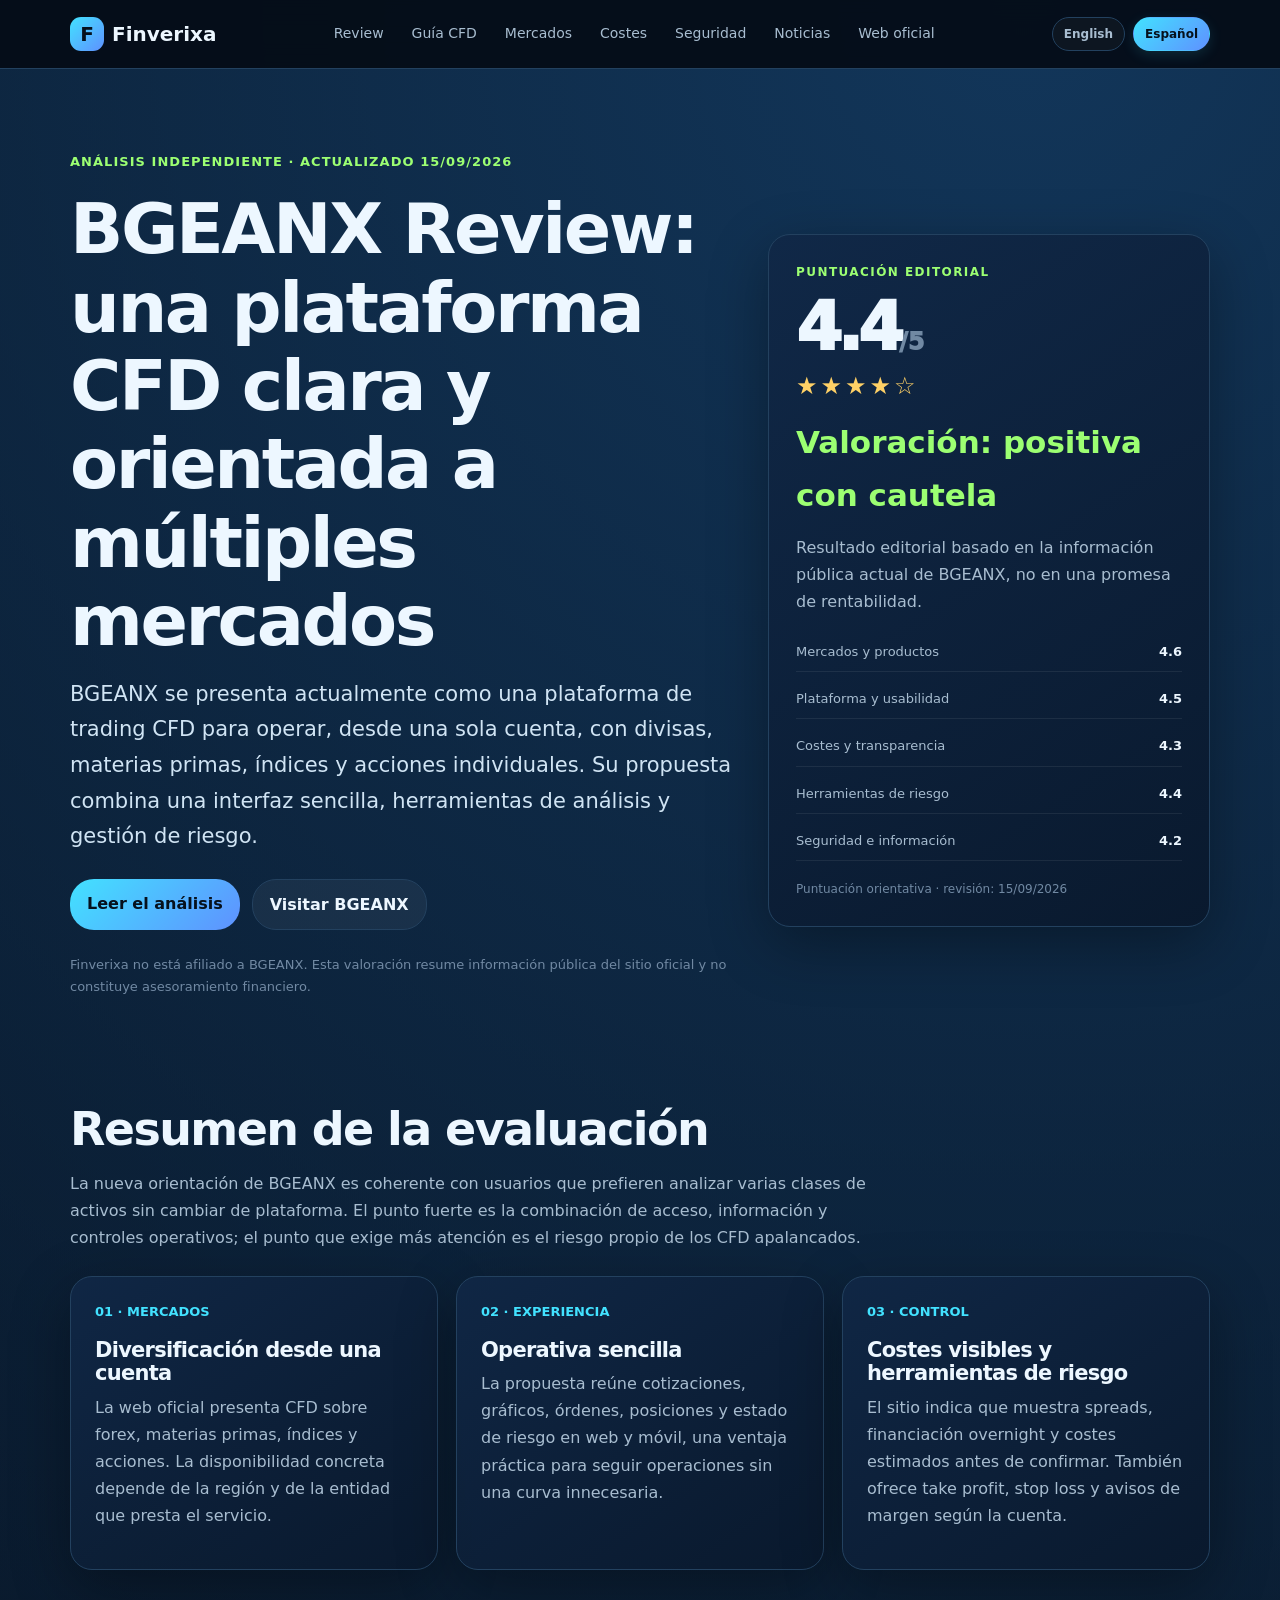
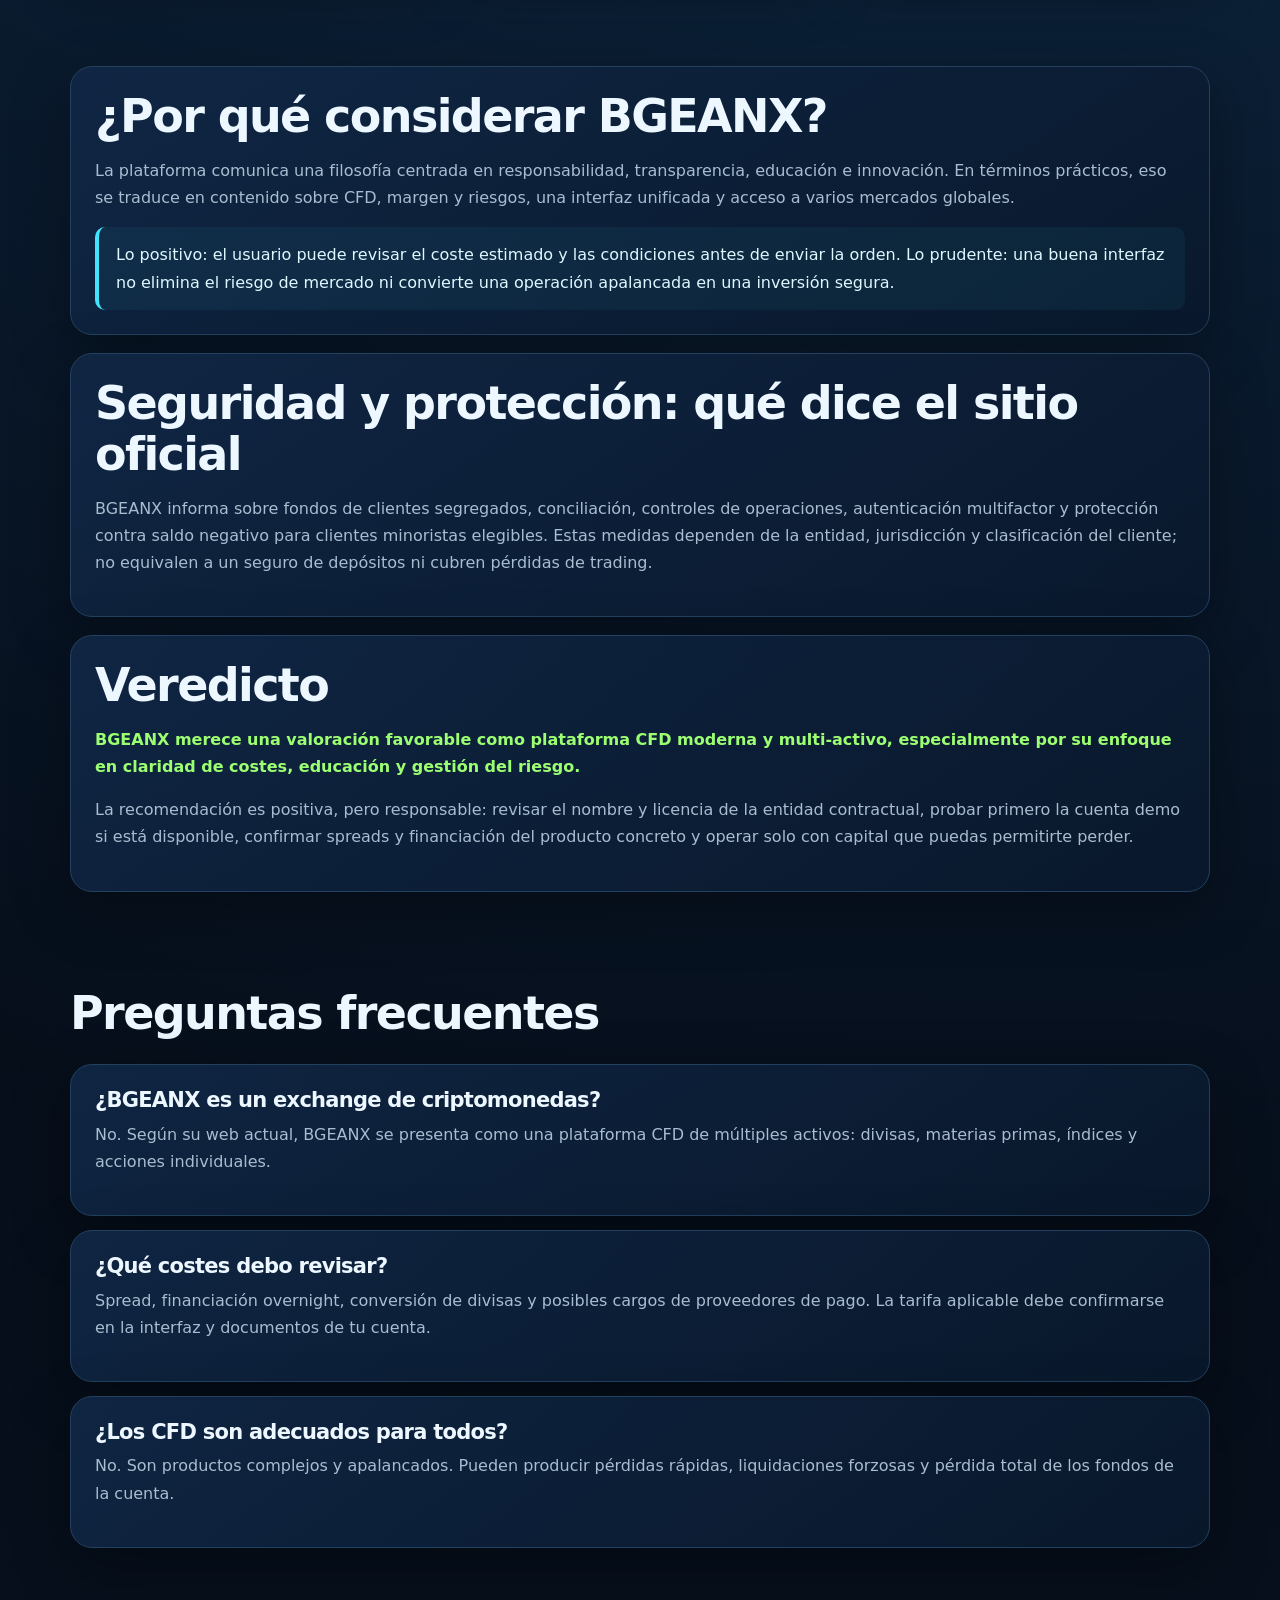
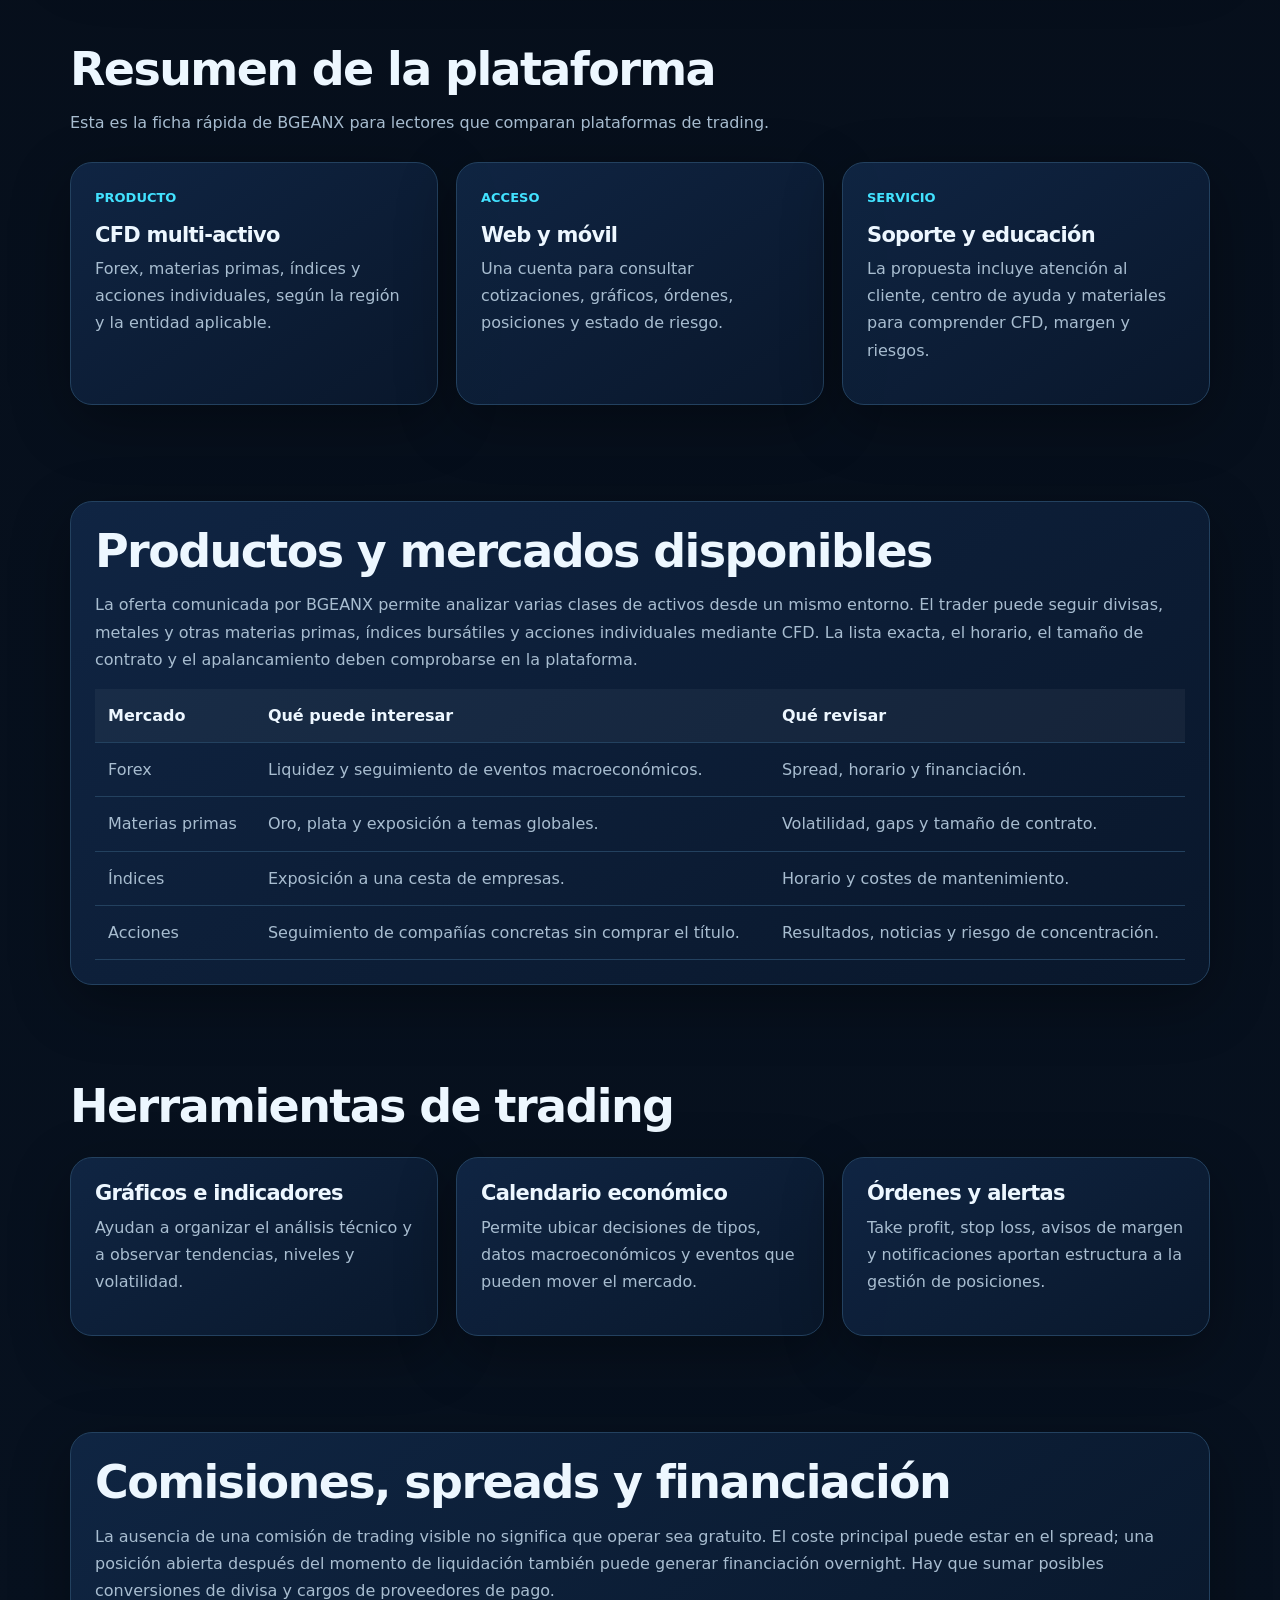
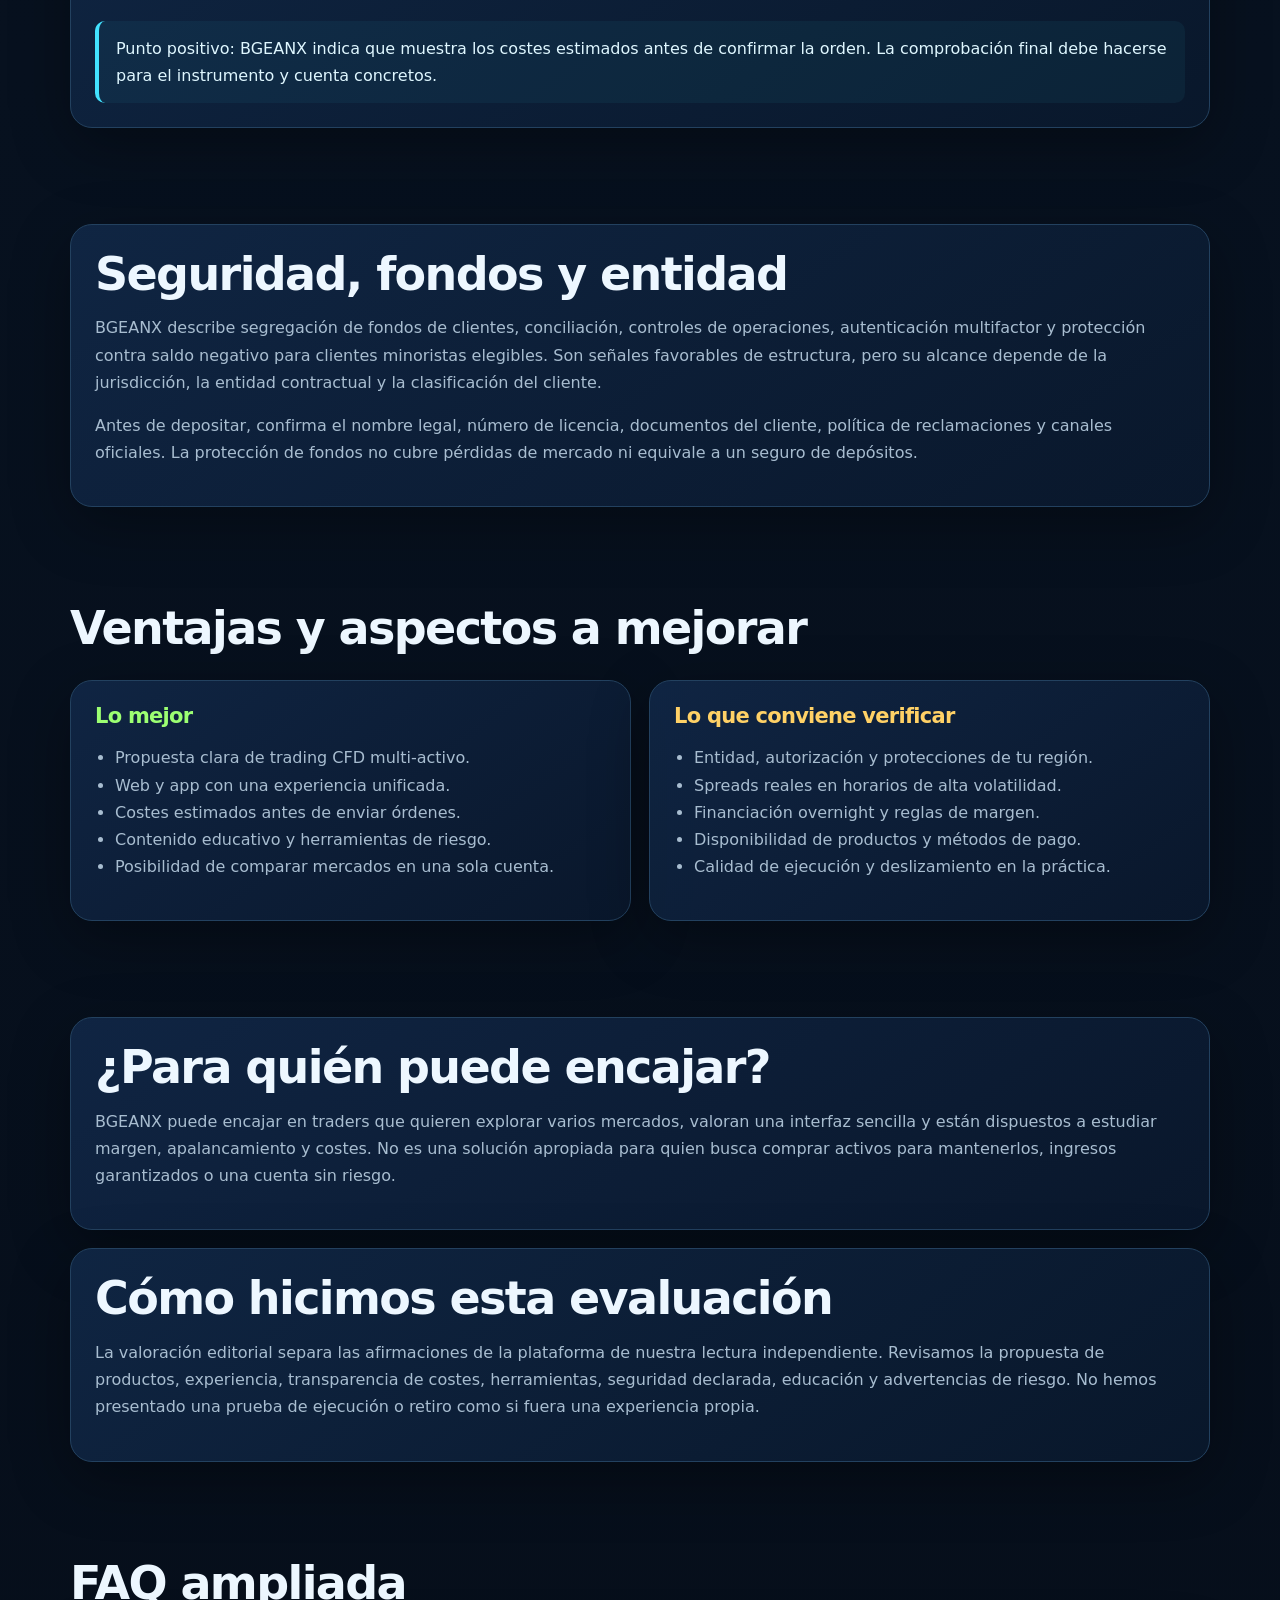
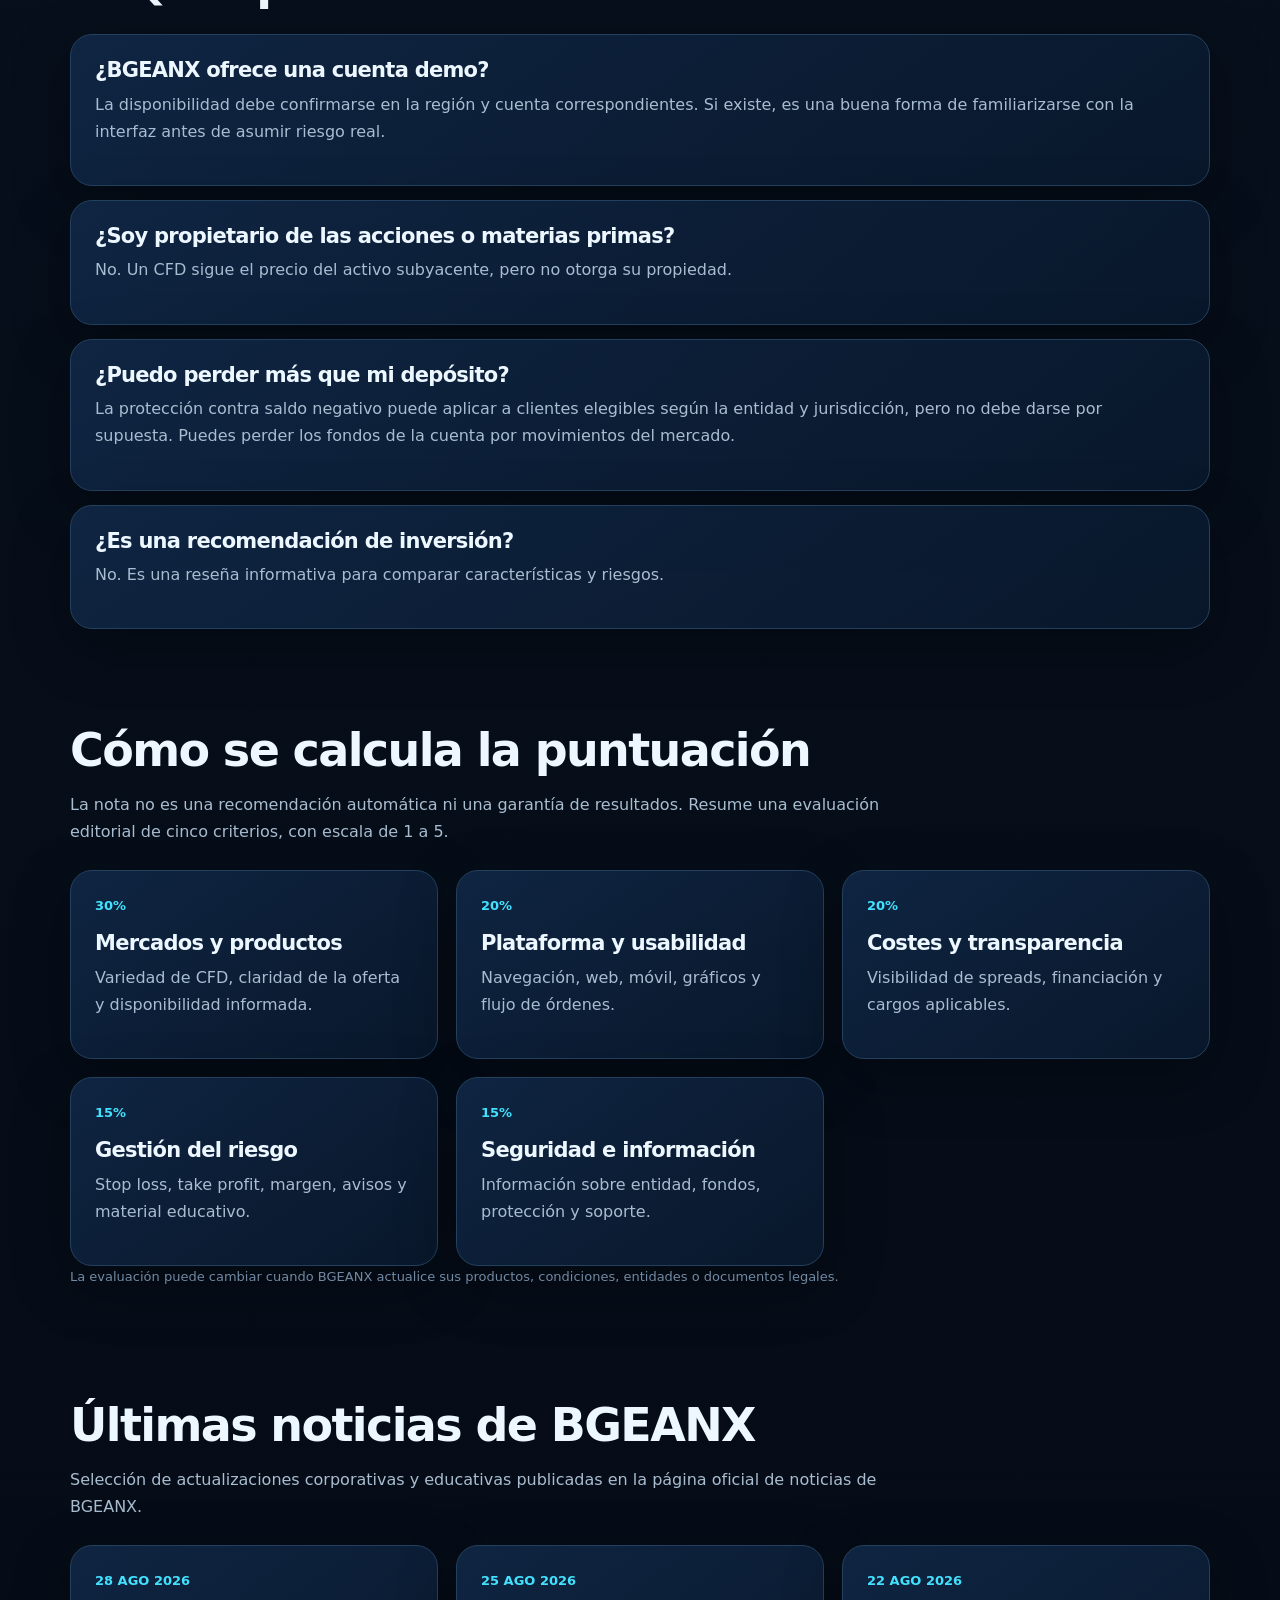
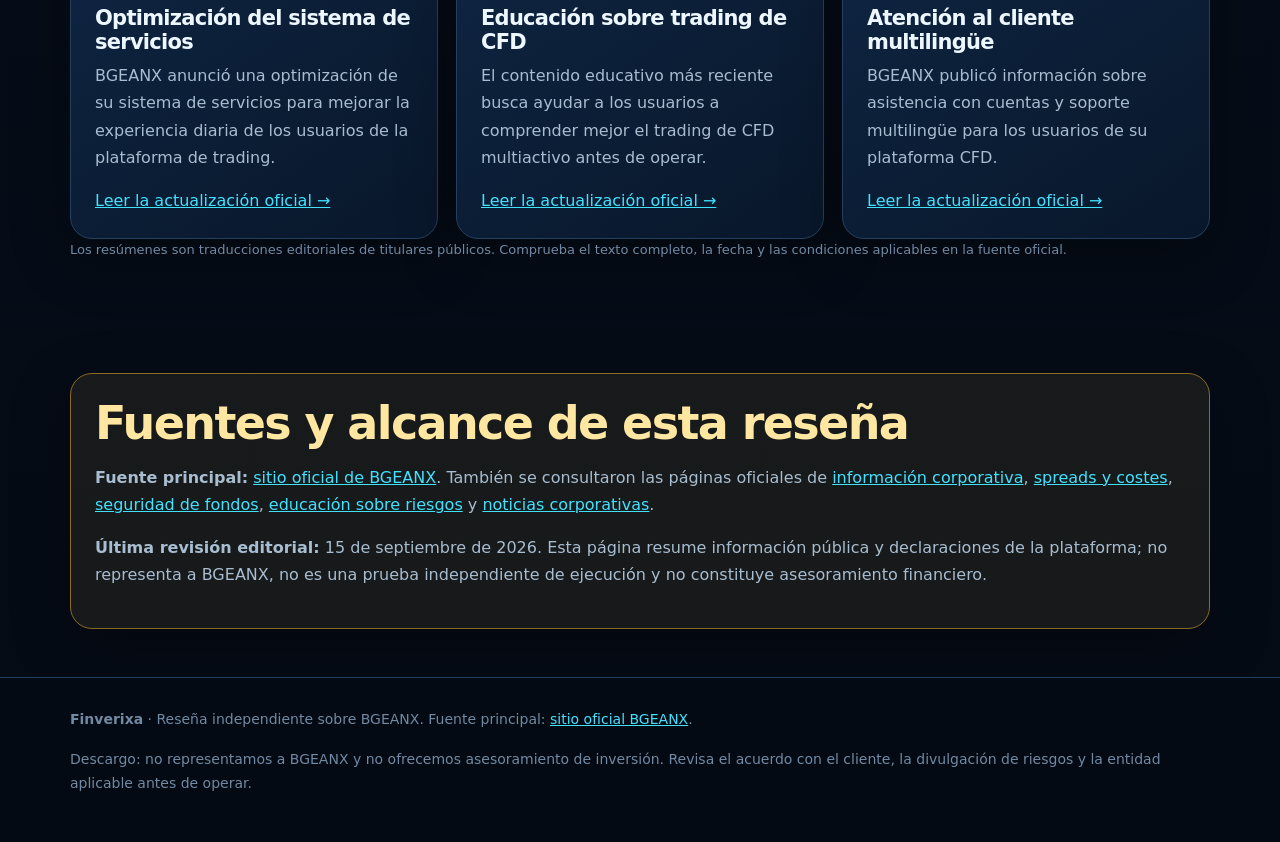
==== commit 8d91a4ed: "Align site branding with Finverixa domain" ====
--- a/es/index.html
+++ b/es/index.html
@@ -1 +1 @@
-<!doctype html><html lang="es"><head><meta charset="utf-8"><meta name="viewport" content="width=device-width,initial-scale=1"><title>BGEANX Review 2026: Opinión sobre su plataforma CFD</title><meta name="description" content="Análisis independiente y actualizado de BGEANX como plataforma CFD de múltiples activos: mercados, costes, herramientas y riesgos."><link rel="canonical" href="https://www.coinreviewlab.com/es/"><link rel="stylesheet" href="../styles.css"><script src="../ui.js" defer></script></head><body><header><nav><a class="brand" href="index.html"><b>B</b>CoinReview</a><div class="links"><a href="index.html">Review</a><a href="guia.html">Guía CFD</a><a href="index.html#products">Mercados</a><a href="index.html#fees">Costes</a><a href="index.html#security">Seguridad</a><a href="noticias.html">Noticias</a><a href="https://www.bgeanx.com/es_MX" rel="nofollow noopener">Web oficial</a></div><div class="language-switch"><a href="/">English</a><a class="current" href="/es/">Español</a></div></nav></header><main><section class="hero"><div class="wrap hero-grid"><div><span class="eyebrow">Análisis independiente · actualizado 15/09/2026</span><h1>BGEANX Review: una plataforma CFD clara y orientada a múltiples mercados</h1><p class="lead">BGEANX se presenta actualmente como una plataforma de trading CFD para operar, desde una sola cuenta, con divisas, materias primas, índices y acciones individuales. Su propuesta combina una interfaz sencilla, herramientas de análisis y gestión de riesgo.</p><div class="actions"><a class="btn" href="#resumen">Leer el análisis</a><a class="btn alt" href="https://www.bgeanx.com/es_MX" rel="nofollow noopener">Visitar BGEANX</a></div><p class="note">CoinReviewLab no está afiliado a BGEANX. Esta valoración resume información pública del sitio oficial y no constituye asesoramiento financiero.</p></div><aside class="score"><span class="rating-label">PUNTUACIÓN EDITORIAL</span><div class="rating-total">4.4<span>/5</span></div><div class="rating-stars">★★★★☆</div><strong>Valoración: positiva con cautela</strong><p>Resultado editorial basado en la información pública actual de BGEANX, no en una promesa de rentabilidad.</p><div class="rating-breakdown"><div><span>Mercados y productos</span><b>4.6</b></div><div><span>Plataforma y usabilidad</span><b>4.5</b></div><div><span>Costes y transparencia</span><b>4.3</b></div><div><span>Herramientas de riesgo</span><b>4.4</b></div><div><span>Seguridad e información</span><b>4.2</b></div></div><p class="rating-note">Puntuación orientativa · revisión: 15/09/2026</p></aside></div></section><section id="resumen"><div class="wrap"><div class="section-head"><h2>Resumen de la evaluación</h2><p>La nueva orientación de BGEANX es coherente con usuarios que prefieren analizar varias clases de activos sin cambiar de plataforma. El punto fuerte es la combinación de acceso, información y controles operativos; el punto que exige más atención es el riesgo propio de los CFD apalancados.</p></div><div class="grid"><article class="card"><div class="icon">01 · MERCADOS</div><h3>Diversificación desde una cuenta</h3><p>La web oficial presenta CFD sobre forex, materias primas, índices y acciones. La disponibilidad concreta depende de la región y de la entidad que presta el servicio.</p></article><article class="card"><div class="icon">02 · EXPERIENCIA</div><h3>Operativa sencilla</h3><p>La propuesta reúne cotizaciones, gráficos, órdenes, posiciones y estado de riesgo en web y móvil, una ventaja práctica para seguir operaciones sin una curva innecesaria.</p></article><article class="card"><div class="icon">03 · CONTROL</div><h3>Costes visibles y herramientas de riesgo</h3><p>El sitio indica que muestra spreads, financiación overnight y costes estimados antes de confirmar. También ofrece take profit, stop loss y avisos de margen según la cuenta.</p></article></div></div></section><section><div class="wrap article"><article class="block"><h2>¿Por qué considerar BGEANX?</h2><p>La plataforma comunica una filosofía centrada en responsabilidad, transparencia, educación e innovación. En términos prácticos, eso se traduce en contenido sobre CFD, margen y riesgos, una interfaz unificada y acceso a varios mercados globales.</p><div class="quote">Lo positivo: el usuario puede revisar el coste estimado y las condiciones antes de enviar la orden. Lo prudente: una buena interfaz no elimina el riesgo de mercado ni convierte una operación apalancada en una inversión segura.</div></article><article class="block"><h2>Seguridad y protección: qué dice el sitio oficial</h2><p>BGEANX informa sobre fondos de clientes segregados, conciliación, controles de operaciones, autenticación multifactor y protección contra saldo negativo para clientes minoristas elegibles. Estas medidas dependen de la entidad, jurisdicción y clasificación del cliente; no equivalen a un seguro de depósitos ni cubren pérdidas de trading.</p></article><article class="block"><h2>Veredicto</h2><p class="good">BGEANX merece una valoración favorable como plataforma CFD moderna y multi-activo, especialmente por su enfoque en claridad de costes, educación y gestión del riesgo.</p><p>La recomendación es positiva, pero responsable: revisar el nombre y licencia de la entidad contractual, probar primero la cuenta demo si está disponible, confirmar spreads y financiación del producto concreto y operar solo con capital que puedas permitirte perder.</p></article></div></section><section id="faq"><div class="wrap"><div class="section-head"><h2>Preguntas frecuentes</h2></div><div class="faq"><article class="card"><h3>¿BGEANX es un exchange de criptomonedas?</h3><p>No. Según su web actual, BGEANX se presenta como una plataforma CFD de múltiples activos: divisas, materias primas, índices y acciones individuales.</p></article><article class="card"><h3>¿Qué costes debo revisar?</h3><p>Spread, financiación overnight, conversión de divisas y posibles cargos de proveedores de pago. La tarifa aplicable debe confirmarse en la interfaz y documentos de tu cuenta.</p></article><article class="card"><h3>¿Los CFD son adecuados para todos?</h3><p>No. Son productos complejos y apalancados. Pueden producir pérdidas rápidas, liquidaciones forzosas y pérdida total de los fondos de la cuenta.</p></article></div></div></section><section id="platform-overview"><div class="wrap"><div class="section-head"><h2>Resumen de la plataforma</h2><p>Esta es la ficha rápida de BGEANX para lectores que comparan plataformas de trading.</p></div><div class="grid"><article class="card"><div class="icon">PRODUCTO</div><h3>CFD multi-activo</h3><p>Forex, materias primas, índices y acciones individuales, según la región y la entidad aplicable.</p></article><article class="card"><div class="icon">ACCESO</div><h3>Web y móvil</h3><p>Una cuenta para consultar cotizaciones, gráficos, órdenes, posiciones y estado de riesgo.</p></article><article class="card"><div class="icon">SERVICIO</div><h3>Soporte y educación</h3><p>La propuesta incluye atención al cliente, centro de ayuda y materiales para comprender CFD, margen y riesgos.</p></article></div></div></section><section id="products"><div class="wrap article"><article class="block"><h2>Productos y mercados disponibles</h2><p>La oferta comunicada por BGEANX permite analizar varias clases de activos desde un mismo entorno. El trader puede seguir divisas, metales y otras materias primas, índices bursátiles y acciones individuales mediante CFD. La lista exacta, el horario, el tamaño de contrato y el apalancamiento deben comprobarse en la plataforma.</p><table><tr><th>Mercado</th><th>Qué puede interesar</th><th>Qué revisar</th></tr><tr><td>Forex</td><td>Liquidez y seguimiento de eventos macroeconómicos.</td><td>Spread, horario y financiación.</td></tr><tr><td>Materias primas</td><td>Oro, plata y exposición a temas globales.</td><td>Volatilidad, gaps y tamaño de contrato.</td></tr><tr><td>Índices</td><td>Exposición a una cesta de empresas.</td><td>Horario y costes de mantenimiento.</td></tr><tr><td>Acciones</td><td>Seguimiento de compañías concretas sin comprar el título.</td><td>Resultados, noticias y riesgo de concentración.</td></tr></table></article></div></section><section id="tools"><div class="wrap"><div class="section-head"><h2>Herramientas de trading</h2></div><div class="grid"><article class="card"><h3>Gráficos e indicadores</h3><p>Ayudan a organizar el análisis técnico y a observar tendencias, niveles y volatilidad.</p></article><article class="card"><h3>Calendario económico</h3><p>Permite ubicar decisiones de tipos, datos macroeconómicos y eventos que pueden mover el mercado.</p></article><article class="card"><h3>Órdenes y alertas</h3><p>Take profit, stop loss, avisos de margen y notificaciones aportan estructura a la gestión de posiciones.</p></article></div></div></section><section id="fees"><div class="wrap article"><article class="block"><h2>Comisiones, spreads y financiación</h2><p>La ausencia de una comisión de trading visible no significa que operar sea gratuito. El coste principal puede estar en el spread; una posición abierta después del momento de liquidación también puede generar financiación overnight. Hay que sumar posibles conversiones de divisa y cargos de proveedores de pago.</p><div class="quote">Punto positivo: BGEANX indica que muestra los costes estimados antes de confirmar la orden. La comprobación final debe hacerse para el instrumento y cuenta concretos.</div></article></div></section><section id="security"><div class="wrap article"><article class="block"><h2>Seguridad, fondos y entidad</h2><p>BGEANX describe segregación de fondos de clientes, conciliación, controles de operaciones, autenticación multifactor y protección contra saldo negativo para clientes minoristas elegibles. Son señales favorables de estructura, pero su alcance depende de la jurisdicción, la entidad contractual y la clasificación del cliente.</p><p>Antes de depositar, confirma el nombre legal, número de licencia, documentos del cliente, política de reclamaciones y canales oficiales. La protección de fondos no cubre pérdidas de mercado ni equivale a un seguro de depósitos.</p></article></div></section><section id="pros-cons"><div class="wrap"><div class="section-head"><h2>Ventajas y aspectos a mejorar</h2></div><div class="grid two"><article class="card"><h3 class="good">Lo mejor</h3><ul class="check"><li>Propuesta clara de trading CFD multi-activo.</li><li>Web y app con una experiencia unificada.</li><li>Costes estimados antes de enviar órdenes.</li><li>Contenido educativo y herramientas de riesgo.</li><li>Posibilidad de comparar mercados en una sola cuenta.</li></ul></article><article class="card"><h3 class="caution">Lo que conviene verificar</h3><ul class="check"><li>Entidad, autorización y protecciones de tu región.</li><li>Spreads reales en horarios de alta volatilidad.</li><li>Financiación overnight y reglas de margen.</li><li>Disponibilidad de productos y métodos de pago.</li><li>Calidad de ejecución y deslizamiento en la práctica.</li></ul></article></div></div></section><section id="who"><div class="wrap article"><article class="block"><h2>¿Para quién puede encajar?</h2><p>BGEANX puede encajar en traders que quieren explorar varios mercados, valoran una interfaz sencilla y están dispuestos a estudiar margen, apalancamiento y costes. No es una solución apropiada para quien busca comprar activos para mantenerlos, ingresos garantizados o una cuenta sin riesgo.</p></article><article class="block"><h2>Cómo hicimos esta evaluación</h2><p>La valoración editorial separa las afirmaciones de la plataforma de nuestra lectura independiente. Revisamos la propuesta de productos, experiencia, transparencia de costes, herramientas, seguridad declarada, educación y advertencias de riesgo. No hemos presentado una prueba de ejecución o retiro como si fuera una experiencia propia.</p></article></div></section><section id="faq-more"><div class="wrap"><div class="section-head"><h2>FAQ ampliada</h2></div><div class="faq"><article class="card"><h3>¿BGEANX ofrece una cuenta demo?</h3><p>La disponibilidad debe confirmarse en la región y cuenta correspondientes. Si existe, es una buena forma de familiarizarse con la interfaz antes de asumir riesgo real.</p></article><article class="card"><h3>¿Soy propietario de las acciones o materias primas?</h3><p>No. Un CFD sigue el precio del activo subyacente, pero no otorga su propiedad.</p></article><article class="card"><h3>¿Puedo perder más que mi depósito?</h3><p>La protección contra saldo negativo puede aplicar a clientes elegibles según la entidad y jurisdicción, pero no debe darse por supuesta. Puedes perder los fondos de la cuenta por movimientos del mercado.</p></article><article class="card"><h3>¿Es una recomendación de inversión?</h3><p>No. Es una reseña informativa para comparar características y riesgos.</p></article></div></div></section><section id="rating-methodology"><div class="wrap"><div class="section-head"><h2>Cómo se calcula la puntuación</h2><p>La nota no es una recomendación automática ni una garantía de resultados. Resume una evaluación editorial de cinco criterios, con escala de 1 a 5.</p></div><div class="grid"><article class="card"><div class="icon">30%</div><h3>Mercados y productos</h3><p>Variedad de CFD, claridad de la oferta y disponibilidad informada.</p></article><article class="card"><div class="icon">20%</div><h3>Plataforma y usabilidad</h3><p>Navegación, web, móvil, gráficos y flujo de órdenes.</p></article><article class="card"><div class="icon">20%</div><h3>Costes y transparencia</h3><p>Visibilidad de spreads, financiación y cargos aplicables.</p></article><article class="card"><div class="icon">15%</div><h3>Gestión del riesgo</h3><p>Stop loss, take profit, margen, avisos y material educativo.</p></article><article class="card"><div class="icon">15%</div><h3>Seguridad e información</h3><p>Información sobre entidad, fondos, protección y soporte.</p></article></div><p class="note">La evaluación puede cambiar cuando BGEANX actualice sus productos, condiciones, entidades o documentos legales.</p></div></section><section id="latest-news"><div class="wrap"><div class="section-head"><h2>Últimas noticias de BGEANX</h2><p>Selección de actualizaciones corporativas y educativas publicadas en la página oficial de noticias de BGEANX.</p></div><div class="grid"><article class="card"><div class="icon">28 AGO 2026</div><h3>Optimización del sistema de servicios</h3><p>BGEANX anunció una optimización de su sistema de servicios para mejorar la experiencia diaria de los usuarios de la plataforma de trading.</p><a href="https://www.bgeanx.com/es_MX/news" rel="nofollow noopener">Leer la actualización oficial →</a></article><article class="card"><div class="icon">25 AGO 2026</div><h3>Educación sobre trading de CFD</h3><p>El contenido educativo más reciente busca ayudar a los usuarios a comprender mejor el trading de CFD multiactivo antes de operar.</p><a href="https://www.bgeanx.com/es_MX/news" rel="nofollow noopener">Leer la actualización oficial →</a></article><article class="card"><div class="icon">22 AGO 2026</div><h3>Atención al cliente multilingüe</h3><p>BGEANX publicó información sobre asistencia con cuentas y soporte multilingüe para los usuarios de su plataforma CFD.</p><a href="https://www.bgeanx.com/es_MX/news" rel="nofollow noopener">Leer la actualización oficial →</a></article></div><p class="note">Los resúmenes son traducciones editoriales de titulares públicos. Comprueba el texto completo, la fecha y las condiciones aplicables en la fuente oficial.</p></div></section><section id="editorial-sources"><div class="wrap"><article class="notice"><h2>Fuentes y alcance de esta reseña</h2><p><strong>Fuente principal:</strong> <a href="https://www.bgeanx.com/es_MX/" rel="nofollow noopener">sitio oficial de BGEANX</a>. También se consultaron las páginas oficiales de <a href="https://www.bgeanx.com/es_MX/about" rel="nofollow noopener">información corporativa</a>, <a href="https://www.bgeanx.com/es_MX/spreads" rel="nofollow noopener">spreads y costes</a>, <a href="https://www.bgeanx.com/es_MX/fund-security" rel="nofollow noopener">seguridad de fondos</a>, <a href="https://www.bgeanx.com/es_MX/risk-education" rel="nofollow noopener">educación sobre riesgos</a> y <a href="https://www.bgeanx.com/es_MX/news" rel="nofollow noopener">noticias corporativas</a>.</p><p><strong>Última revisión editorial:</strong> 15 de septiembre de 2026. Esta página resume información pública y declaraciones de la plataforma; no representa a BGEANX, no es una prueba independiente de ejecución y no constituye asesoramiento financiero.</p></article></div></section></main><footer><div class="wrap"><p><strong>CoinReviewLab</strong> · Reseña independiente sobre BGEANX. Fuente principal: <a href="https://www.bgeanx.com/es_MX">sitio oficial BGEANX</a>.</p><p>Descargo: no representamos a BGEANX y no ofrecemos asesoramiento de inversión. Revisa el acuerdo con el cliente, la divulgación de riesgos y la entidad aplicable antes de operar.</p></div></footer></body></html>
+<!doctype html><html lang="es"><head><meta charset="utf-8"><meta name="viewport" content="width=device-width,initial-scale=1"><title>BGEANX Review 2026: Opinión sobre su plataforma CFD</title><meta name="description" content="Análisis independiente y actualizado de BGEANX como plataforma CFD de múltiples activos: mercados, costes, herramientas y riesgos."><link rel="canonical" href="https://www.finverixa.com/es/"><link rel="stylesheet" href="../styles.css"><script src="../ui.js" defer></script></head><body><header><nav><a class="brand" href="index.html"><b>F</b>Finverixa</a><div class="links"><a href="index.html">Review</a><a href="guia.html">Guía CFD</a><a href="index.html#products">Mercados</a><a href="index.html#fees">Costes</a><a href="index.html#security">Seguridad</a><a href="noticias.html">Noticias</a><a href="https://www.bgeanx.com/es_MX" rel="nofollow noopener">Web oficial</a></div><div class="language-switch"><a href="/">English</a><a class="current" href="/es/">Español</a></div></nav></header><main><section class="hero"><div class="wrap hero-grid"><div><span class="eyebrow">Análisis independiente · actualizado 15/09/2026</span><h1>BGEANX Review: una plataforma CFD clara y orientada a múltiples mercados</h1><p class="lead">BGEANX se presenta actualmente como una plataforma de trading CFD para operar, desde una sola cuenta, con divisas, materias primas, índices y acciones individuales. Su propuesta combina una interfaz sencilla, herramientas de análisis y gestión de riesgo.</p><div class="actions"><a class="btn" href="#resumen">Leer el análisis</a><a class="btn alt" href="https://www.bgeanx.com/es_MX" rel="nofollow noopener">Visitar BGEANX</a></div><p class="note">Finverixa no está afiliado a BGEANX. Esta valoración resume información pública del sitio oficial y no constituye asesoramiento financiero.</p></div><aside class="score"><span class="rating-label">PUNTUACIÓN EDITORIAL</span><div class="rating-total">4.4<span>/5</span></div><div class="rating-stars">★★★★☆</div><strong>Valoración: positiva con cautela</strong><p>Resultado editorial basado en la información pública actual de BGEANX, no en una promesa de rentabilidad.</p><div class="rating-breakdown"><div><span>Mercados y productos</span><b>4.6</b></div><div><span>Plataforma y usabilidad</span><b>4.5</b></div><div><span>Costes y transparencia</span><b>4.3</b></div><div><span>Herramientas de riesgo</span><b>4.4</b></div><div><span>Seguridad e información</span><b>4.2</b></div></div><p class="rating-note">Puntuación orientativa · revisión: 15/09/2026</p></aside></div></section><section id="resumen"><div class="wrap"><div class="section-head"><h2>Resumen de la evaluación</h2><p>La nueva orientación de BGEANX es coherente con usuarios que prefieren analizar varias clases de activos sin cambiar de plataforma. El punto fuerte es la combinación de acceso, información y controles operativos; el punto que exige más atención es el riesgo propio de los CFD apalancados.</p></div><div class="grid"><article class="card"><div class="icon">01 · MERCADOS</div><h3>Diversificación desde una cuenta</h3><p>La web oficial presenta CFD sobre forex, materias primas, índices y acciones. La disponibilidad concreta depende de la región y de la entidad que presta el servicio.</p></article><article class="card"><div class="icon">02 · EXPERIENCIA</div><h3>Operativa sencilla</h3><p>La propuesta reúne cotizaciones, gráficos, órdenes, posiciones y estado de riesgo en web y móvil, una ventaja práctica para seguir operaciones sin una curva innecesaria.</p></article><article class="card"><div class="icon">03 · CONTROL</div><h3>Costes visibles y herramientas de riesgo</h3><p>El sitio indica que muestra spreads, financiación overnight y costes estimados antes de confirmar. También ofrece take profit, stop loss y avisos de margen según la cuenta.</p></article></div></div></section><section><div class="wrap article"><article class="block"><h2>¿Por qué considerar BGEANX?</h2><p>La plataforma comunica una filosofía centrada en responsabilidad, transparencia, educación e innovación. En términos prácticos, eso se traduce en contenido sobre CFD, margen y riesgos, una interfaz unificada y acceso a varios mercados globales.</p><div class="quote">Lo positivo: el usuario puede revisar el coste estimado y las condiciones antes de enviar la orden. Lo prudente: una buena interfaz no elimina el riesgo de mercado ni convierte una operación apalancada en una inversión segura.</div></article><article class="block"><h2>Seguridad y protección: qué dice el sitio oficial</h2><p>BGEANX informa sobre fondos de clientes segregados, conciliación, controles de operaciones, autenticación multifactor y protección contra saldo negativo para clientes minoristas elegibles. Estas medidas dependen de la entidad, jurisdicción y clasificación del cliente; no equivalen a un seguro de depósitos ni cubren pérdidas de trading.</p></article><article class="block"><h2>Veredicto</h2><p class="good">BGEANX merece una valoración favorable como plataforma CFD moderna y multi-activo, especialmente por su enfoque en claridad de costes, educación y gestión del riesgo.</p><p>La recomendación es positiva, pero responsable: revisar el nombre y licencia de la entidad contractual, probar primero la cuenta demo si está disponible, confirmar spreads y financiación del producto concreto y operar solo con capital que puedas permitirte perder.</p></article></div></section><section id="faq"><div class="wrap"><div class="section-head"><h2>Preguntas frecuentes</h2></div><div class="faq"><article class="card"><h3>¿BGEANX es un exchange de criptomonedas?</h3><p>No. Según su web actual, BGEANX se presenta como una plataforma CFD de múltiples activos: divisas, materias primas, índices y acciones individuales.</p></article><article class="card"><h3>¿Qué costes debo revisar?</h3><p>Spread, financiación overnight, conversión de divisas y posibles cargos de proveedores de pago. La tarifa aplicable debe confirmarse en la interfaz y documentos de tu cuenta.</p></article><article class="card"><h3>¿Los CFD son adecuados para todos?</h3><p>No. Son productos complejos y apalancados. Pueden producir pérdidas rápidas, liquidaciones forzosas y pérdida total de los fondos de la cuenta.</p></article></div></div></section><section id="platform-overview"><div class="wrap"><div class="section-head"><h2>Resumen de la plataforma</h2><p>Esta es la ficha rápida de BGEANX para lectores que comparan plataformas de trading.</p></div><div class="grid"><article class="card"><div class="icon">PRODUCTO</div><h3>CFD multi-activo</h3><p>Forex, materias primas, índices y acciones individuales, según la región y la entidad aplicable.</p></article><article class="card"><div class="icon">ACCESO</div><h3>Web y móvil</h3><p>Una cuenta para consultar cotizaciones, gráficos, órdenes, posiciones y estado de riesgo.</p></article><article class="card"><div class="icon">SERVICIO</div><h3>Soporte y educación</h3><p>La propuesta incluye atención al cliente, centro de ayuda y materiales para comprender CFD, margen y riesgos.</p></article></div></div></section><section id="products"><div class="wrap article"><article class="block"><h2>Productos y mercados disponibles</h2><p>La oferta comunicada por BGEANX permite analizar varias clases de activos desde un mismo entorno. El trader puede seguir divisas, metales y otras materias primas, índices bursátiles y acciones individuales mediante CFD. La lista exacta, el horario, el tamaño de contrato y el apalancamiento deben comprobarse en la plataforma.</p><table><tr><th>Mercado</th><th>Qué puede interesar</th><th>Qué revisar</th></tr><tr><td>Forex</td><td>Liquidez y seguimiento de eventos macroeconómicos.</td><td>Spread, horario y financiación.</td></tr><tr><td>Materias primas</td><td>Oro, plata y exposición a temas globales.</td><td>Volatilidad, gaps y tamaño de contrato.</td></tr><tr><td>Índices</td><td>Exposición a una cesta de empresas.</td><td>Horario y costes de mantenimiento.</td></tr><tr><td>Acciones</td><td>Seguimiento de compañías concretas sin comprar el título.</td><td>Resultados, noticias y riesgo de concentración.</td></tr></table></article></div></section><section id="tools"><div class="wrap"><div class="section-head"><h2>Herramientas de trading</h2></div><div class="grid"><article class="card"><h3>Gráficos e indicadores</h3><p>Ayudan a organizar el análisis técnico y a observar tendencias, niveles y volatilidad.</p></article><article class="card"><h3>Calendario económico</h3><p>Permite ubicar decisiones de tipos, datos macroeconómicos y eventos que pueden mover el mercado.</p></article><article class="card"><h3>Órdenes y alertas</h3><p>Take profit, stop loss, avisos de margen y notificaciones aportan estructura a la gestión de posiciones.</p></article></div></div></section><section id="fees"><div class="wrap article"><article class="block"><h2>Comisiones, spreads y financiación</h2><p>La ausencia de una comisión de trading visible no significa que operar sea gratuito. El coste principal puede estar en el spread; una posición abierta después del momento de liquidación también puede generar financiación overnight. Hay que sumar posibles conversiones de divisa y cargos de proveedores de pago.</p><div class="quote">Punto positivo: BGEANX indica que muestra los costes estimados antes de confirmar la orden. La comprobación final debe hacerse para el instrumento y cuenta concretos.</div></article></div></section><section id="security"><div class="wrap article"><article class="block"><h2>Seguridad, fondos y entidad</h2><p>BGEANX describe segregación de fondos de clientes, conciliación, controles de operaciones, autenticación multifactor y protección contra saldo negativo para clientes minoristas elegibles. Son señales favorables de estructura, pero su alcance depende de la jurisdicción, la entidad contractual y la clasificación del cliente.</p><p>Antes de depositar, confirma el nombre legal, número de licencia, documentos del cliente, política de reclamaciones y canales oficiales. La protección de fondos no cubre pérdidas de mercado ni equivale a un seguro de depósitos.</p></article></div></section><section id="pros-cons"><div class="wrap"><div class="section-head"><h2>Ventajas y aspectos a mejorar</h2></div><div class="grid two"><article class="card"><h3 class="good">Lo mejor</h3><ul class="check"><li>Propuesta clara de trading CFD multi-activo.</li><li>Web y app con una experiencia unificada.</li><li>Costes estimados antes de enviar órdenes.</li><li>Contenido educativo y herramientas de riesgo.</li><li>Posibilidad de comparar mercados en una sola cuenta.</li></ul></article><article class="card"><h3 class="caution">Lo que conviene verificar</h3><ul class="check"><li>Entidad, autorización y protecciones de tu región.</li><li>Spreads reales en horarios de alta volatilidad.</li><li>Financiación overnight y reglas de margen.</li><li>Disponibilidad de productos y métodos de pago.</li><li>Calidad de ejecución y deslizamiento en la práctica.</li></ul></article></div></div></section><section id="who"><div class="wrap article"><article class="block"><h2>¿Para quién puede encajar?</h2><p>BGEANX puede encajar en traders que quieren explorar varios mercados, valoran una interfaz sencilla y están dispuestos a estudiar margen, apalancamiento y costes. No es una solución apropiada para quien busca comprar activos para mantenerlos, ingresos garantizados o una cuenta sin riesgo.</p></article><article class="block"><h2>Cómo hicimos esta evaluación</h2><p>La valoración editorial separa las afirmaciones de la plataforma de nuestra lectura independiente. Revisamos la propuesta de productos, experiencia, transparencia de costes, herramientas, seguridad declarada, educación y advertencias de riesgo. No hemos presentado una prueba de ejecución o retiro como si fuera una experiencia propia.</p></article></div></section><section id="faq-more"><div class="wrap"><div class="section-head"><h2>FAQ ampliada</h2></div><div class="faq"><article class="card"><h3>¿BGEANX ofrece una cuenta demo?</h3><p>La disponibilidad debe confirmarse en la región y cuenta correspondientes. Si existe, es una buena forma de familiarizarse con la interfaz antes de asumir riesgo real.</p></article><article class="card"><h3>¿Soy propietario de las acciones o materias primas?</h3><p>No. Un CFD sigue el precio del activo subyacente, pero no otorga su propiedad.</p></article><article class="card"><h3>¿Puedo perder más que mi depósito?</h3><p>La protección contra saldo negativo puede aplicar a clientes elegibles según la entidad y jurisdicción, pero no debe darse por supuesta. Puedes perder los fondos de la cuenta por movimientos del mercado.</p></article><article class="card"><h3>¿Es una recomendación de inversión?</h3><p>No. Es una reseña informativa para comparar características y riesgos.</p></article></div></div></section><section id="rating-methodology"><div class="wrap"><div class="section-head"><h2>Cómo se calcula la puntuación</h2><p>La nota no es una recomendación automática ni una garantía de resultados. Resume una evaluación editorial de cinco criterios, con escala de 1 a 5.</p></div><div class="grid"><article class="card"><div class="icon">30%</div><h3>Mercados y productos</h3><p>Variedad de CFD, claridad de la oferta y disponibilidad informada.</p></article><article class="card"><div class="icon">20%</div><h3>Plataforma y usabilidad</h3><p>Navegación, web, móvil, gráficos y flujo de órdenes.</p></article><article class="card"><div class="icon">20%</div><h3>Costes y transparencia</h3><p>Visibilidad de spreads, financiación y cargos aplicables.</p></article><article class="card"><div class="icon">15%</div><h3>Gestión del riesgo</h3><p>Stop loss, take profit, margen, avisos y material educativo.</p></article><article class="card"><div class="icon">15%</div><h3>Seguridad e información</h3><p>Información sobre entidad, fondos, protección y soporte.</p></article></div><p class="note">La evaluación puede cambiar cuando BGEANX actualice sus productos, condiciones, entidades o documentos legales.</p></div></section><section id="latest-news"><div class="wrap"><div class="section-head"><h2>Últimas noticias de BGEANX</h2><p>Selección de actualizaciones corporativas y educativas publicadas en la página oficial de noticias de BGEANX.</p></div><div class="grid"><article class="card"><div class="icon">28 AGO 2026</div><h3>Optimización del sistema de servicios</h3><p>BGEANX anunció una optimización de su sistema de servicios para mejorar la experiencia diaria de los usuarios de la plataforma de trading.</p><a href="https://www.bgeanx.com/es_MX/news" rel="nofollow noopener">Leer la actualización oficial →</a></article><article class="card"><div class="icon">25 AGO 2026</div><h3>Educación sobre trading de CFD</h3><p>El contenido educativo más reciente busca ayudar a los usuarios a comprender mejor el trading de CFD multiactivo antes de operar.</p><a href="https://www.bgeanx.com/es_MX/news" rel="nofollow noopener">Leer la actualización oficial →</a></article><article class="card"><div class="icon">22 AGO 2026</div><h3>Atención al cliente multilingüe</h3><p>BGEANX publicó información sobre asistencia con cuentas y soporte multilingüe para los usuarios de su plataforma CFD.</p><a href="https://www.bgeanx.com/es_MX/news" rel="nofollow noopener">Leer la actualización oficial →</a></article></div><p class="note">Los resúmenes son traducciones editoriales de titulares públicos. Comprueba el texto completo, la fecha y las condiciones aplicables en la fuente oficial.</p></div></section><section id="editorial-sources"><div class="wrap"><article class="notice"><h2>Fuentes y alcance de esta reseña</h2><p><strong>Fuente principal:</strong> <a href="https://www.bgeanx.com/es_MX/" rel="nofollow noopener">sitio oficial de BGEANX</a>. También se consultaron las páginas oficiales de <a href="https://www.bgeanx.com/es_MX/about" rel="nofollow noopener">información corporativa</a>, <a href="https://www.bgeanx.com/es_MX/spreads" rel="nofollow noopener">spreads y costes</a>, <a href="https://www.bgeanx.com/es_MX/fund-security" rel="nofollow noopener">seguridad de fondos</a>, <a href="https://www.bgeanx.com/es_MX/risk-education" rel="nofollow noopener">educación sobre riesgos</a> y <a href="https://www.bgeanx.com/es_MX/news" rel="nofollow noopener">noticias corporativas</a>.</p><p><strong>Última revisión editorial:</strong> 15 de septiembre de 2026. Esta página resume información pública y declaraciones de la plataforma; no representa a BGEANX, no es una prueba independiente de ejecución y no constituye asesoramiento financiero.</p></article></div></section></main><footer><div class="wrap"><p><strong>Finverixa</strong> · Reseña independiente sobre BGEANX. Fuente principal: <a href="https://www.bgeanx.com/es_MX">sitio oficial BGEANX</a>.</p><p>Descargo: no representamos a BGEANX y no ofrecemos asesoramiento de inversión. Revisa el acuerdo con el cliente, la divulgación de riesgos y la entidad aplicable antes de operar.</p></div></footer></body></html>
